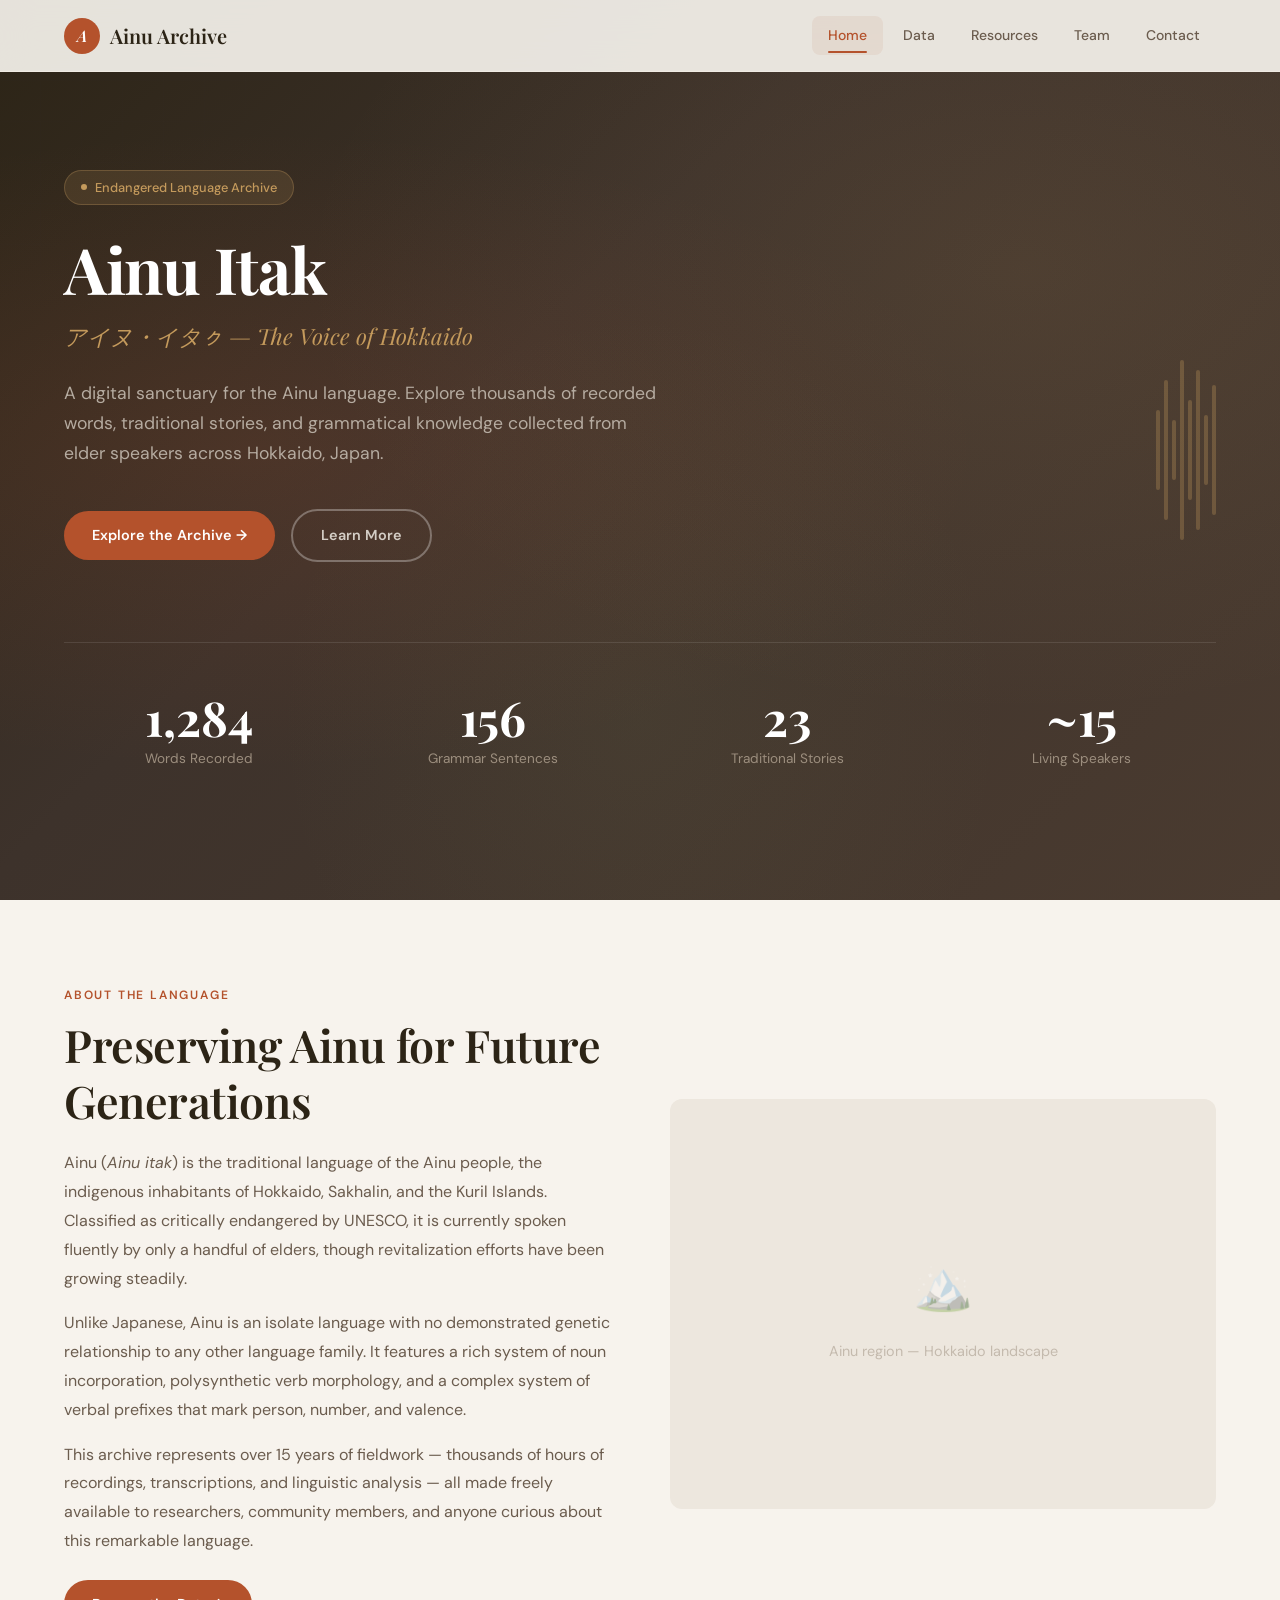
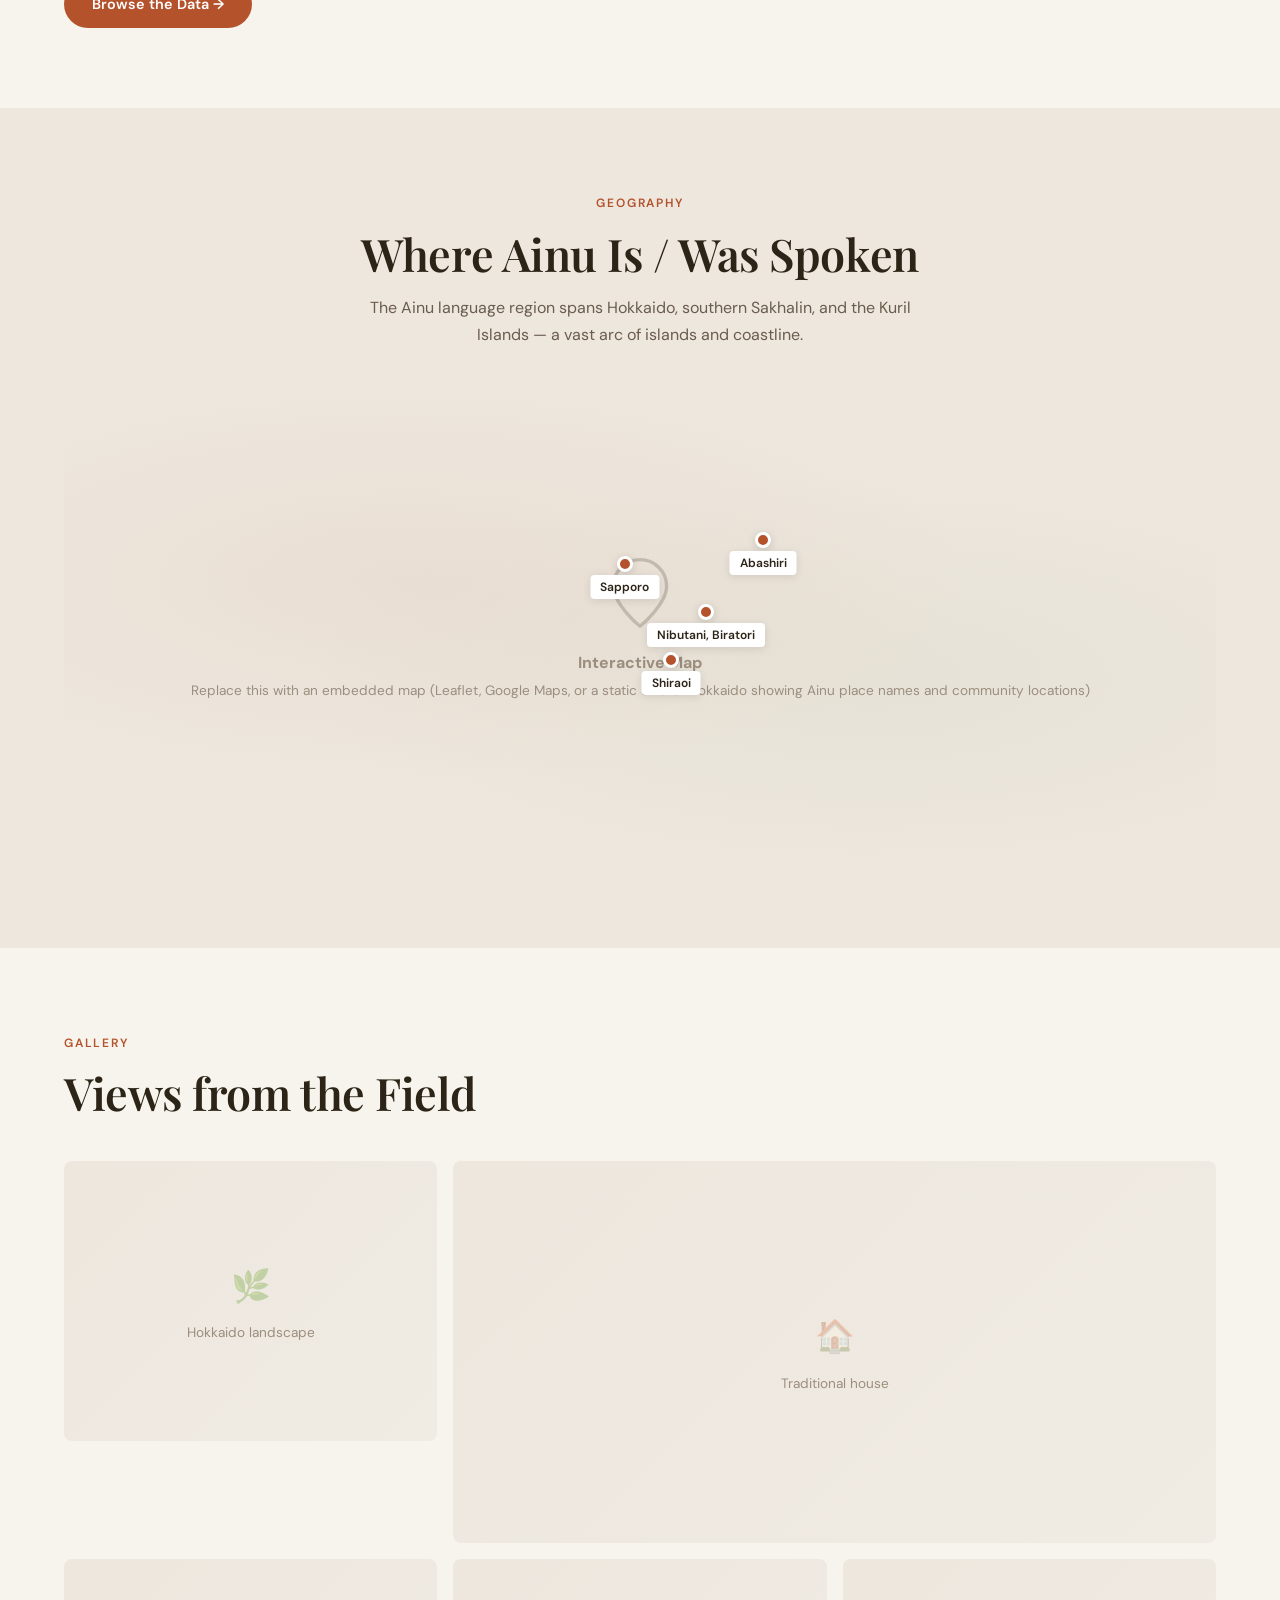
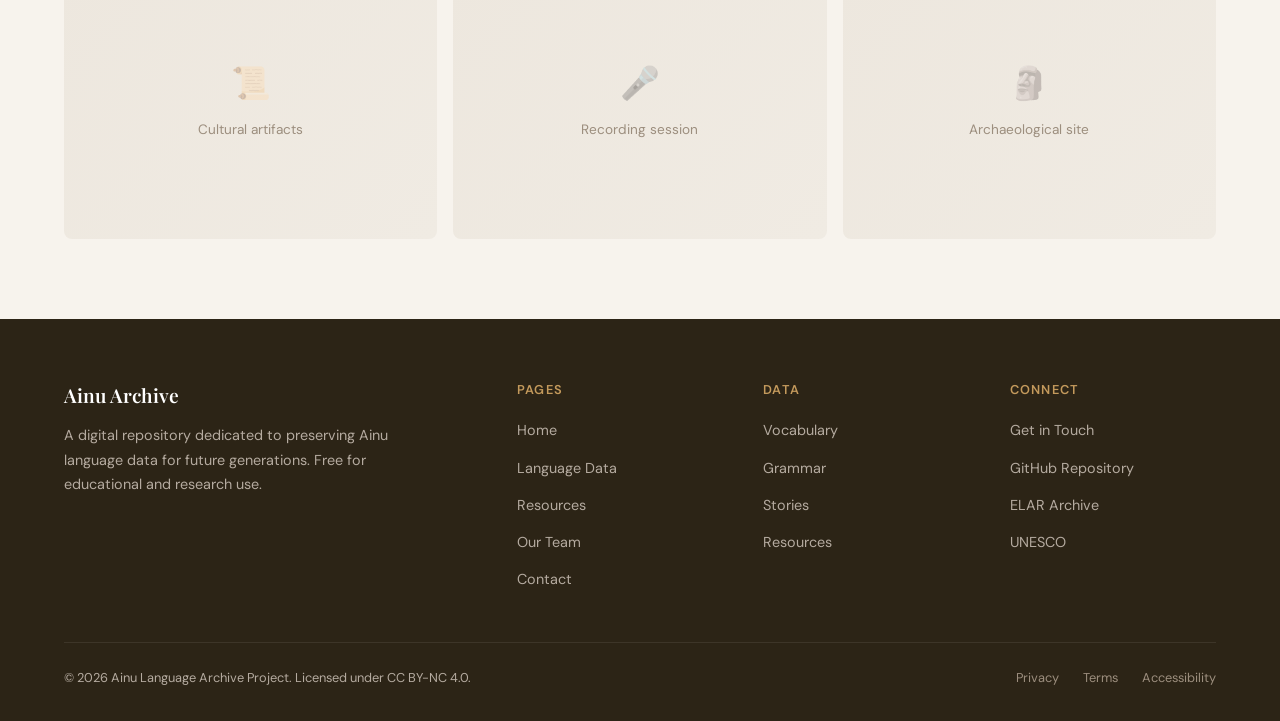
==== index.html @ e093f1e3 "Add files via upload" ====
<!DOCTYPE html>
<html lang="en">
<head>
  <meta charset="UTF-8" />
  <meta name="viewport" content="width=device-width, initial-scale=1.0" />
  <title>Ainu Language Archive — Preserving the Voice of Hokkaido</title>
  <meta name="description" content="A digital archive dedicated to documenting, preserving, and revitalizing the Ainu language — one of Japan's indigenous languages." />
  <link rel="stylesheet" href="css/style.css" />
  <link rel="icon" type="image/svg+xml" href="data:image/svg+xml,%3Csvg xmlns='http://www.w3.org/2000/svg' viewBox='0 0 36 36'%3E%3Ccircle cx='18' cy='18' r='18' fill='%23B4522C'/%3E%3Ctext x='18' y='24' text-anchor='middle' fill='white' font-size='18' font-family='serif' font-style='italic'%3EA%3C/text%3E%3C/svg%3E" />
</head>
<body>

  <!-- ========== NAVIGATION ========== -->
  <nav class="site-nav">
    <div class="nav-inner">
      <a href="index.html" class="nav-logo">
        <span class="nav-logo-icon">A</span>
        <span>Ainu Archive</span>
      </a>

      <button class="nav-hamburger" aria-label="Toggle navigation menu">
        <span></span><span></span><span></span>
      </button>

      <ul class="nav-links">
        <li><a href="index.html" class="active">Home</a></li>
        <li><a href="data.html">Data</a></li>
        <li><a href="resources.html">Resources</a></li>
        <li><a href="team.html">Team</a></li>
        <li><a href="contact.html">Contact</a></li>
      </ul>
    </div>
  </nav>

  <!-- ========== HERO ========== -->
  <section class="hero">
    <div class="hero-overlay"></div>
    <div class="hero-pattern"></div>

    <div class="hero-audio-viz" aria-hidden="true">
      <div class="hero-audio-bar"></div>
      <div class="hero-audio-bar"></div>
      <div class="hero-audio-bar"></div>
      <div class="hero-audio-bar"></div>
      <div class="hero-audio-bar"></div>
      <div class="hero-audio-bar"></div>
      <div class="hero-audio-bar"></div>
      <div class="hero-audio-bar"></div>
    </div>

    <div class="container">
      <div class="hero-content">
        <div class="hero-badge">
          <span class="hero-badge-dot"></span>
          Endangered Language Archive
        </div>

        <h1>Ainu&nbsp;Itak</h1>
        <p class="hero-subtitle">アイヌ・イタㇰ — The Voice of Hokkaido</p>

        <p class="hero-description">
          A digital sanctuary for the Ainu language. Explore thousands of
          recorded words, traditional stories, and grammatical knowledge
          collected from elder speakers across Hokkaido, Japan.
        </p>

        <div class="hero-actions">
          <a href="data.html" class="btn btn-primary">
            Explore the Archive →
          </a>
          <a href="#about" class="btn btn-outline" style="border-color: rgba(255,255,255,0.3); color: #D4CEC6;">
            Learn More
          </a>
        </div>

        <div class="hero-stats">
          <div class="hero-stat">
            <div class="hero-stat-number" data-count="1,284">1,284</div>
            <div class="hero-stat-label">Words Recorded</div>
          </div>
          <div class="hero-stat">
            <div class="hero-stat-number" data-count="156">156</div>
            <div class="hero-stat-label">Grammar Sentences</div>
          </div>
          <div class="hero-stat">
            <div class="hero-stat-number" data-count="23">23</div>
            <div class="hero-stat-label">Traditional Stories</div>
          </div>
          <div class="hero-stat">
            <div class="hero-stat-number" data-count="~15">~15</div>
            <div class="hero-stat-label">Living Speakers</div>
          </div>
        </div>
      </div>
    </div>
  </section>

  <!-- ========== ABOUT SECTION ========== -->
  <section class="section" id="about">
    <div class="container">
      <div class="about-grid">
        <div class="about-text fade-in">
          <span class="section-label">About the Language</span>
          <h2>Preserving Ainu for Future Generations</h2>
          <p>
            Ainu (<em>Ainu itak</em>) is the traditional language of the Ainu people,
            the indigenous inhabitants of Hokkaido, Sakhalin, and the Kuril Islands.
            Classified as critically endangered by UNESCO, it is currently spoken
            fluently by only a handful of elders, though revitalization efforts
            have been growing steadily.
          </p>
          <p>
            Unlike Japanese, Ainu is an isolate language with no demonstrated
            genetic relationship to any other language family. It features a rich
            system of noun incorporation, polysynthetic verb morphology, and a
            complex system of verbal prefixes that mark person, number, and
            valence.
          </p>
          <p>
            This archive represents over 15 years of fieldwork — thousands of
            hours of recordings, transcriptions, and linguistic analysis —
            all made freely available to researchers, community members, and
            anyone curious about this remarkable language.
          </p>
          <a href="data.html" class="btn btn-primary" style="margin-top: 8px;">
            Browse the Data →
          </a>
        </div>
        <div class="about-image fade-in fade-in-delay-2">
          <div class="about-image-placeholder">
            <div class="placeholder-icon">🏔️</div>
            <div class="placeholder-label">Ainu region — Hokkaido landscape</div>
          </div>
        </div>
      </div>
    </div>
  </section>

  <!-- ========== MAP SECTION ========== -->
  <section class="section section-alt">
    <div class="container">
      <div class="fade-in" style="text-align: center; margin-bottom: 40px;">
        <span class="section-label">Geography</span>
        <h2>Where Ainu Is / Was Spoken</h2>
        <p style="color: var(--color-text-secondary); max-width: 560px; margin: 12px auto 0;">
          The Ainu language region spans Hokkaido, southern Sakhalin, and the
          Kuril Islands — a vast arc of islands and coastline.
        </p>
      </div>

      <div class="map-container fade-in fade-in-delay-1">
        <div class="map-fallback">
          <svg xmlns="http://www.w3.org/2000/svg" width="80" height="80" viewBox="0 0 24 24" fill="none" stroke="currentColor" stroke-width="1" stroke-linecap="round" stroke-linejoin="round">
            <circle cx="12" cy="10" r="3"/>
            <path d="M12 2a8 8 0 0 0-8 8c0 5.4 8 12 8 12s8-6.6 8-12a8 8 0 0 0-8-8z"/>
          </svg>
          <p><strong>Interactive Map</strong><br/>
          <span style="font-size: 0.85rem;">Replace this with an embedded map (Leaflet, Google Maps, or a static SVG of Hokkaido showing Ainu place names and community locations)</span></p>

          <!-- Simulated map pins -->
          <div class="map-pin" style="top: 45%; left: 55%;" data-label="Nibutani, Biratori"></div>
          <div class="map-pin" style="top: 35%; left: 48%;" data-label="Sapporo"></div>
          <div class="map-pin" style="top: 30%; left: 60%;" data-label="Abashiri"></div>
          <div class="map-pin" style="top: 55%; left: 52%;" data-label="Shiraoi"></div>
        </div>
      </div>
    </div>
  </section>

  <!-- ========== GALLERY ========== -->
  <section class="section">
    <div class="container">
      <div class="fade-in" style="margin-bottom: 40px;">
        <span class="section-label">Gallery</span>
        <h2>Views from the Field</h2>
      </div>

      <div class="gallery-grid">
        <div class="gallery-item fade-in fade-in-delay-1">
          <div class="gallery-placeholder">
            <span class="icon">🌿</span>
            <span>Hokkaido landscape</span>
          </div>
          <div class="gallery-overlay"><span>Sarugawa Valley, Biratori</span></div>
        </div>
        <div class="gallery-item fade-in fade-in-delay-2">
          <div class="gallery-placeholder">
            <span class="icon">🏠</span>
            <span>Traditional house</span>
          </div>
          <div class="gallery-overlay"><span>Traditional cise (house) reconstruction</span></div>
        </div>
        <div class="gallery-item fade-in fade-in-delay-2">
          <div class="gallery-placeholder">
            <span class="icon">📜</span>
            <span>Cultural artifacts</span>
          </div>
          <div class="gallery-overlay"><span>Embroidered Ainu textiles</span></div>
        </div>
        <div class="gallery-item fade-in fade-in-delay-3">
          <div class="gallery-placeholder">
            <span class="icon">🎤</span>
            <span>Recording session</span>
          </div>
          <div class="gallery-overlay"><span>Field recording with elder speaker</span></div>
        </div>
        <div class="gallery-item fade-in fade-in-delay-3">
          <div class="gallery-placeholder">
            <span class="icon">🗿</span>
            <span>Archaeological site</span>
          </div>
          <div class="gallery-overlay"><span>Ainu kotan (village) site marker</span></div>
        </div>
      </div>
    </div>
  </section>

  <!-- ========== FOOTER ========== -->
  <footer class="site-footer">
    <div class="container">
      <div class="footer-grid">
        <div class="footer-brand">
          <div class="footer-logo">Ainu Archive</div>
          <p>A digital repository dedicated to preserving Ainu language data for future generations. Free for educational and research use.</p>
        </div>
        <div>
          <div class="footer-heading">Pages</div>
          <ul class="footer-links">
            <li><a href="index.html">Home</a></li>
            <li><a href="data.html">Language Data</a></li>
            <li><a href="resources.html">Resources</a></li>
            <li><a href="team.html">Our Team</a></li>
            <li><a href="contact.html">Contact</a></li>
          </ul>
        </div>
        <div>
          <div class="footer-heading">Data</div>
          <ul class="footer-links">
            <li><a href="data.html#vocabulary">Vocabulary</a></li>
            <li><a href="data.html#grammar">Grammar</a></li>
            <li><a href="data.html#stories">Stories</a></li>
            <li><a href="resources.html">Resources</a></li>
          </ul>
        </div>
        <div>
          <div class="footer-heading">Connect</div>
          <ul class="footer-links">
            <li><a href="contact.html">Get in Touch</a></li>
            <li><a href="#">GitHub Repository</a></li>
            <li><a href="#">ELAR Archive</a></li>
            <li><a href="#">UNESCO</a></li>
          </ul>
        </div>
      </div>
      <div class="footer-bottom">
        <span>&copy; <span id="copyright-year">2026</span> Ainu Language Archive Project. Licensed under CC BY-NC 4.0.</span>
        <div class="footer-bottom-links">
          <a href="#">Privacy</a>
          <a href="#">Terms</a>
          <a href="#">Accessibility</a>
        </div>
      </div>
    </div>
  </footer>

  <script src="js/main.js"></script>
</body>
</html>
---- css/style.css ----
/* =============================================
   ECHOES OF A LIVING LANGUAGE — Design System
   Endangered Language Archive
   ============================================= */

/* --- Fonts --- */
@import url('https://fonts.googleapis.com/css2?family=Playfair+Display:ital,wght@0,400;0,500;0,600;0,700;1,400;1,500&family=DM+Sans:ital,opsz,wght@0,9..40,300;0,9..40,400;0,9..40,500;0,9..40,600;0,9..40,700;1,9..40,400&family=Noto+Serif+SC:wght@400;600&display=swap');

/* --- CSS Custom Properties --- */
:root {
  --color-bg: #F7F3ED;
  --color-bg-alt: #EDE7DE;
  --color-bg-card: #FFFFFF;
  --color-bg-dark: #2C2416;
  --color-text-primary: #2C2416;
  --color-text-secondary: #6B5C4E;
  --color-text-muted: #9C8E7E;
  --color-accent: #B4522C;
  --color-accent-dark: #8A3C1C;
  --color-accent-light: #E8C8B8;
  --color-gold: #C49A5C;
  --color-gold-light: #E8D5B8;
  --color-sage: #7A8D5A;
  --color-sage-light: #D3DFC4;
  --color-border: #E2D9CC;
  --color-border-light: #F0EBE3;
  --color-overlay: rgba(44, 36, 22, 0.6);
  --color-shadow: rgba(44, 36, 22, 0.08);

  --font-display: 'Playfair Display', Georgia, 'Times New Roman', serif;
  --font-body: 'DM Sans', -apple-system, BlinkMacSystemFont, 'Segoe UI', sans-serif;

  --max-width: 1200px;
  --max-width-narrow: 880px;
  --nav-height: 72px;
  --border-radius: 12px;
  --border-radius-sm: 8px;
  --transition: 0.3s cubic-bezier(0.4, 0, 0.2, 1);
}

/* --- Reset & Base --- */
*, *::before, *::after {
  margin: 0;
  padding: 0;
  box-sizing: border-box;
}

html {
  scroll-behavior: smooth;
  font-size: 16px;
}

body {
  font-family: var(--font-body);
  color: var(--color-text-primary);
  background-color: var(--color-bg);
  line-height: 1.7;
  -webkit-font-smoothing: antialiased;
  -moz-osx-font-smoothing: grayscale;
}

img {
  max-width: 100%;
  height: auto;
  display: block;
}

a {
  color: var(--color-accent);
  text-decoration: none;
  transition: color var(--transition);
}
a:hover {
  color: var(--color-accent-dark);
}

::selection {
  background: var(--color-accent-light);
  color: var(--color-text-primary);
}

/* --- Typography --- */
h1, h2, h3, h4, h5 {
  font-family: var(--font-display);
  font-weight: 600;
  line-height: 1.25;
  color: var(--color-text-primary);
}

h1 {
  font-size: clamp(2.5rem, 6vw, 4rem);
  font-weight: 700;
  letter-spacing: -0.02em;
}

h2 {
  font-size: clamp(1.8rem, 4vw, 2.8rem);
  letter-spacing: -0.01em;
}

h3 {
  font-size: clamp(1.3rem, 2.5vw, 1.8rem);
}

.section-label {
  display: inline-block;
  font-family: var(--font-body);
  font-size: 0.75rem;
  font-weight: 600;
  letter-spacing: 0.15em;
  text-transform: uppercase;
  color: var(--color-accent);
  margin-bottom: 0.75rem;
}

/* --- Layout --- */
.container {
  width: 100%;
  max-width: var(--max-width);
  margin: 0 auto;
  padding: 0 24px;
}

.container-narrow {
  width: 100%;
  max-width: var(--max-width-narrow);
  margin: 0 auto;
  padding: 0 24px;
}

.section {
  padding: 80px 0;
}

.section-alt {
  background-color: var(--color-bg-alt);
}

.section-dark {
  background-color: var(--color-bg-dark);
  color: #D4CEC6;
}

/* === NAVIGATION === */
.site-nav {
  position: fixed;
  top: 0;
  left: 0;
  right: 0;
  height: var(--nav-height);
  background: rgba(247, 243, 237, 0.92);
  backdrop-filter: blur(16px);
  -webkit-backdrop-filter: blur(16px);
  border-bottom: 1px solid var(--color-border-light);
  z-index: 1000;
  transition: box-shadow var(--transition);
}

.site-nav.scrolled {
  box-shadow: 0 2px 24px var(--color-shadow);
}

.nav-inner {
  max-width: var(--max-width);
  margin: 0 auto;
  padding: 0 24px;
  height: 100%;
  display: flex;
  align-items: center;
  justify-content: space-between;
}

.nav-logo {
  display: flex;
  align-items: center;
  gap: 10px;
  font-family: var(--font-display);
  font-size: 1.25rem;
  font-weight: 600;
  color: var(--color-text-primary);
  text-decoration: none;
}

.nav-logo-icon {
  width: 36px;
  height: 36px;
  background: var(--color-accent);
  border-radius: 50%;
  display: flex;
  align-items: center;
  justify-content: center;
  color: white;
  font-size: 1rem;
  font-family: var(--font-display);
  font-style: italic;
}

.nav-links {
  display: flex;
  align-items: center;
  gap: 4px;
  list-style: none;
}

.nav-links a {
  display: block;
  padding: 8px 16px;
  font-size: 0.875rem;
  font-weight: 500;
  color: var(--color-text-secondary);
  border-radius: var(--border-radius-sm);
  transition: all var(--transition);
  text-decoration: none;
  position: relative;
}

.nav-links a:hover,
.nav-links a.active {
  color: var(--color-accent);
  background: rgba(180, 82, 44, 0.08);
}

.nav-links a.active::after {
  content: '';
  position: absolute;
  bottom: 2px;
  left: 16px;
  right: 16px;
  height: 2px;
  background: var(--color-accent);
  border-radius: 1px;
}

.nav-hamburger {
  display: none;
  flex-direction: column;
  gap: 5px;
  cursor: pointer;
  padding: 4px;
  background: none;
  border: none;
}

.nav-hamburger span {
  display: block;
  width: 24px;
  height: 2px;
  background: var(--color-text-primary);
  border-radius: 2px;
  transition: all var(--transition);
}

/* === BUTTONS === */
.btn {
  display: inline-flex;
  align-items: center;
  gap: 8px;
  padding: 12px 28px;
  font-family: var(--font-body);
  font-size: 0.9rem;
  font-weight: 600;
  border: none;
  border-radius: 50px;
  cursor: pointer;
  transition: all var(--transition);
  text-decoration: none;
}

.btn-primary {
  background: var(--color-accent);
  color: white;
}
.btn-primary:hover {
  background: var(--color-accent-dark);
  color: white;
  transform: translateY(-2px);
  box-shadow: 0 8px 24px rgba(180, 82, 44, 0.3);
}

.btn-outline {
  background: transparent;
  color: var(--color-accent);
  border: 2px solid var(--color-accent);
}
.btn-outline:hover {
  background: var(--color-accent);
  color: white;
  transform: translateY(-2px);
}

.btn-ghost {
  background: transparent;
  color: var(--color-text-secondary);
  padding: 8px 16px;
}
.btn-ghost:hover {
  background: rgba(44, 36, 22, 0.06);
  color: var(--color-text-primary);
}

/* === PAGE HEADER === */
.page-header {
  padding: 140px 0 60px;
  background: linear-gradient(180deg, var(--color-bg-alt) 0%, var(--color-bg) 100%);
  position: relative;
  overflow: hidden;
}

.page-header::before {
  content: '';
  position: absolute;
  top: -40%;
  right: -10%;
  width: 500px;
  height: 500px;
  background: radial-gradient(circle, rgba(180, 82, 44, 0.06) 0%, transparent 70%);
  border-radius: 50%;
  pointer-events: none;
}

.page-header h1 {
  margin-bottom: 12px;
}

.page-header p {
  font-size: 1.15rem;
  color: var(--color-text-secondary);
  max-width: 600px;
  line-height: 1.6;
}

/* === HOME PAGE === */

/* Hero */
.hero {
  position: relative;
  min-height: 100vh;
  display: flex;
  align-items: center;
  padding: 120px 0 80px;
  overflow: hidden;
  background: linear-gradient(135deg, #2C2416 0%, #3D322B 40%, #4A3B30 100%);
}

.hero-overlay {
  position: absolute;
  inset: 0;
  background:
    radial-gradient(ellipse at 20% 50%, rgba(180, 82, 44, 0.15) 0%, transparent 50%),
    radial-gradient(ellipse at 80% 30%, rgba(196, 154, 92, 0.1) 0%, transparent 50%),
    radial-gradient(ellipse at 50% 80%, rgba(122, 141, 90, 0.08) 0%, transparent 40%);
  pointer-events: none;
}

.hero-pattern {
  position: absolute;
  inset: 0;
  opacity: 0.04;
  background-image:
    repeating-linear-gradient(0deg, transparent, transparent 40px, rgba(255,255,255,0.1) 40px, rgba(255,255,255,0.1) 41px),
    repeating-linear-gradient(90deg, transparent, transparent 40px, rgba(255,255,255,0.1) 40px, rgba(255,255,255,0.1) 41px);
  pointer-events: none;
}

.hero-content {
  position: relative;
  z-index: 1;
}

.hero-badge {
  display: inline-flex;
  align-items: center;
  gap: 8px;
  padding: 6px 16px;
  background: rgba(196, 154, 92, 0.15);
  border: 1px solid rgba(196, 154, 92, 0.3);
  border-radius: 50px;
  font-size: 0.8rem;
  font-weight: 500;
  color: var(--color-gold);
  margin-bottom: 24px;
}

.hero-badge-dot {
  width: 6px;
  height: 6px;
  background: var(--color-gold);
  border-radius: 50%;
  animation: pulse-dot 2s ease-in-out infinite;
}

@keyframes pulse-dot {
  0%, 100% { opacity: 0.4; }
  50% { opacity: 1; }
}

.hero h1 {
  color: white;
  margin-bottom: 8px;
}

.hero-subtitle {
  font-family: var(--font-display);
  font-size: clamp(1.1rem, 2vw, 1.4rem);
  font-style: italic;
  color: var(--color-gold);
  margin-bottom: 24px;
}

.hero-description {
  font-size: 1.1rem;
  color: #B5ABA0;
  max-width: 600px;
  line-height: 1.7;
  margin-bottom: 40px;
}

.hero-actions {
  display: flex;
  flex-wrap: wrap;
  gap: 16px;
  align-items: center;
}

.hero-stats {
  display: grid;
  grid-template-columns: repeat(4, 1fr);
  gap: 24px;
  margin-top: 80px;
  padding-top: 48px;
  border-top: 1px solid rgba(255, 255, 255, 0.1);
}

.hero-stat {
  text-align: center;
}

.hero-stat-number {
  font-family: var(--font-display);
  font-size: clamp(2rem, 4vw, 3rem);
  font-weight: 700;
  color: white;
  line-height: 1.1;
}

.hero-stat-label {
  font-size: 0.85rem;
  color: #9C8E7E;
  margin-top: 4px;
}

/* Hero Audio visual */
.hero-audio-viz {
  position: absolute;
  right: 5%;
  top: 50%;
  transform: translateY(-50%);
  display: flex;
  gap: 4px;
  align-items: center;
  height: 200px;
  opacity: 0.3;
}

.hero-audio-bar {
  width: 4px;
  background: var(--color-gold);
  border-radius: 2px;
  animation: audio-bar 2s ease-in-out infinite;
}

.hero-audio-bar:nth-child(1) { height: 40%; animation-delay: 0s; }
.hero-audio-bar:nth-child(2) { height: 70%; animation-delay: 0.2s; }
.hero-audio-bar:nth-child(3) { height: 30%; animation-delay: 0.4s; }
.hero-audio-bar:nth-child(4) { height: 90%; animation-delay: 0.1s; }
.hero-audio-bar:nth-child(5) { height: 50%; animation-delay: 0.3s; }
.hero-audio-bar:nth-child(6) { height: 80%; animation-delay: 0.15s; }
.hero-audio-bar:nth-child(7) { height: 35%; animation-delay: 0.5s; }
.hero-audio-bar:nth-child(8) { height: 65%; animation-delay: 0.25s; }

@keyframes audio-bar {
  0%, 100% { transform: scaleY(0.6); opacity: 0.5; }
  50% { transform: scaleY(1); opacity: 1; }
}

/* About Section */
.about-grid {
  display: grid;
  grid-template-columns: 1fr 1fr;
  gap: 60px;
  align-items: center;
}

.about-text h2 {
  margin-bottom: 20px;
}

.about-text p {
  color: var(--color-text-secondary);
  margin-bottom: 16px;
  line-height: 1.8;
}

.about-image {
  position: relative;
}

.about-image-placeholder {
  width: 100%;
  aspect-ratio: 4/3;
  background: var(--color-bg-alt);
  border-radius: var(--border-radius);
  display: flex;
  flex-direction: column;
  align-items: center;
  justify-content: center;
  color: var(--color-text-muted);
  font-size: 0.9rem;
  overflow: hidden;
  position: relative;
}

.about-image-placeholder .placeholder-icon {
  font-size: 3rem;
  margin-bottom: 12px;
  opacity: 0.4;
}

.about-image-placeholder .placeholder-label {
  opacity: 0.5;
}

/* Map Section */
.map-container {
  width: 100%;
  height: 480px;
  background: var(--color-bg-alt);
  border-radius: var(--border-radius);
  overflow: hidden;
  position: relative;
}

.map-fallback {
  width: 100%;
  height: 100%;
  display: flex;
  flex-direction: column;
  align-items: center;
  justify-content: center;
  color: var(--color-text-muted);
  padding: 40px;
  text-align: center;
  position: relative;
  background:
    radial-gradient(ellipse at 30% 40%, rgba(180, 82, 44, 0.06) 0%, transparent 50%),
    radial-gradient(ellipse at 70% 60%, rgba(122, 141, 90, 0.06) 0%, transparent 50%);
}

.map-fallback svg {
  width: 80px;
  height: 80px;
  opacity: 0.2;
  margin-bottom: 16px;
  color: var(--color-text-primary);
}

.map-pin {
  position: absolute;
  width: 16px;
  height: 16px;
  background: var(--color-accent);
  border: 3px solid white;
  border-radius: 50%;
  box-shadow: 0 2px 8px rgba(0,0,0,0.15);
  animation: map-pin-pulse 2s ease-in-out infinite;
}

.map-pin::after {
  content: attr(data-label);
  position: absolute;
  top: 100%;
  left: 50%;
  transform: translateX(-50%);
  margin-top: 6px;
  white-space: nowrap;
  font-size: 0.75rem;
  font-weight: 600;
  color: var(--color-text-primary);
  background: white;
  padding: 2px 10px;
  border-radius: 4px;
  box-shadow: 0 2px 8px rgba(0,0,0,0.1);
}

@keyframes map-pin-pulse {
  0%, 100% { box-shadow: 0 2px 8px rgba(0,0,0,0.15); }
  50% { box-shadow: 0 2px 16px rgba(180, 82, 44, 0.5); }
}

/* Photo Gallery */
.gallery-grid {
  display: grid;
  grid-template-columns: repeat(3, 1fr);
  gap: 16px;
}

.gallery-item {
  aspect-ratio: 4/3;
  background: var(--color-bg-alt);
  border-radius: var(--border-radius-sm);
  overflow: hidden;
  position: relative;
  cursor: pointer;
  transition: transform var(--transition);
}

.gallery-item:hover {
  transform: scale(1.02);
}

.gallery-item:nth-child(2) {
  grid-column: span 2;
  aspect-ratio: 2/1;
}

.gallery-placeholder {
  width: 100%;
  height: 100%;
  display: flex;
  flex-direction: column;
  align-items: center;
  justify-content: center;
  color: var(--color-text-muted);
  font-size: 0.85rem;
  gap: 8px;
  background: linear-gradient(135deg, var(--color-bg-alt), var(--color-border-light));
}

.gallery-placeholder .icon {
  font-size: 2rem;
  opacity: 0.3;
}

.gallery-overlay {
  position: absolute;
  inset: 0;
  background: linear-gradient(0deg, rgba(44,36,22,0.6) 0%, transparent 50%);
  display: flex;
  align-items: flex-end;
  padding: 16px;
  opacity: 0;
  transition: opacity var(--transition);
}

.gallery-item:hover .gallery-overlay {
  opacity: 1;
}

.gallery-overlay span {
  color: white;
  font-size: 0.85rem;
  font-weight: 500;
}

/* === DATA PAGE === */

/* Tab Navigation */
.tab-nav {
  display: flex;
  gap: 0;
  border-bottom: 2px solid var(--color-border);
  margin-bottom: 40px;
}

.tab-btn {
  padding: 14px 28px;
  font-family: var(--font-body);
  font-size: 0.9rem;
  font-weight: 600;
  color: var(--color-text-muted);
  background: none;
  border: none;
  cursor: pointer;
  position: relative;
  transition: all var(--transition);
}

.tab-btn:hover {
  color: var(--color-text-secondary);
}

.tab-btn.active {
  color: var(--color-accent);
}

.tab-btn.active::after {
  content: '';
  position: absolute;
  bottom: -2px;
  left: 28px;
  right: 28px;
  height: 2px;
  background: var(--color-accent);
  border-radius: 1px;
}

.tab-content {
  display: none;
}

.tab-content.active {
  display: block;
  animation: fadeIn 0.4s ease;
}

/* Search Bar */
.search-bar {
  position: relative;
  margin-bottom: 32px;
}

.search-bar input {
  width: 100%;
  padding: 14px 20px 14px 48px;
  font-family: var(--font-body);
  font-size: 0.95rem;
  color: var(--color-text-primary);
  background: white;
  border: 2px solid var(--color-border);
  border-radius: var(--border-radius);
  outline: none;
  transition: border-color var(--transition);
}

.search-bar input:focus {
  border-color: var(--color-accent);
}

.search-bar .search-icon {
  position: absolute;
  left: 16px;
  top: 50%;
  transform: translateY(-50%);
  color: var(--color-text-muted);
  font-size: 1.1rem;
  pointer-events: none;
}

/* Vocabulary Cards */
.vocab-grid {
  display: grid;
  grid-template-columns: repeat(auto-fill, minmax(280px, 1fr));
  gap: 12px;
}

.vocab-card {
  display: flex;
  align-items: center;
  gap: 16px;
  padding: 16px 20px;
  background: var(--color-bg-card);
  border: 1px solid var(--color-border-light);
  border-radius: var(--border-radius);
  transition: all var(--transition);
  cursor: pointer;
}

.vocab-card:hover {
  border-color: var(--color-accent-light);
  box-shadow: 0 4px 16px var(--color-shadow);
  transform: translateY(-2px);
}

.vocab-audio-btn {
  width: 40px;
  height: 40px;
  flex-shrink: 0;
  border-radius: 50%;
  border: none;
  background: var(--color-bg-alt);
  color: var(--color-accent);
  font-size: 1rem;
  cursor: pointer;
  display: flex;
  align-items: center;
  justify-content: center;
  transition: all var(--transition);
}

.vocab-audio-btn:hover {
  background: var(--color-accent);
  color: white;
}

.vocab-audio-btn.playing {
  background: var(--color-accent);
  color: white;
  animation: audio-btn-glow 0.8s ease-in-out infinite;
}

@keyframes audio-btn-glow {
  0%, 100% { box-shadow: 0 0 0 0 rgba(180, 82, 44, 0.4); }
  50% { box-shadow: 0 0 0 8px rgba(180, 82, 44, 0); }
}

.vocab-word {
  font-size: 1.15rem;
  font-weight: 600;
  color: var(--color-text-primary);
  line-height: 1.3;
}

.vocab-ipa {
  font-size: 0.85rem;
  color: var(--color-text-muted);
  font-family: 'Times New Roman', serif;
}

.vocab-translation {
  font-size: 0.9rem;
  color: var(--color-text-secondary);
}

.vocab-info {
  flex: 1;
  min-width: 0;
}

.vocab-info-top {
  display: flex;
  align-items: baseline;
  gap: 12px;
  margin-bottom: 2px;
}

/* Grammar Sentence Cards */
.sentence-card {
  padding: 24px;
  background: var(--color-bg-card);
  border: 1px solid var(--color-border-light);
  border-radius: var(--border-radius);
  margin-bottom: 16px;
  transition: all var(--transition);
}

.sentence-card:hover {
  border-color: var(--color-border);
  box-shadow: 0 4px 16px var(--color-shadow);
}

.sentence-line {
  font-family: var(--font-display);
  font-size: 1.1rem;
  color: var(--color-text-primary);
  margin-bottom: 4px;
  font-style: italic;
}

.sentence-gloss {
  font-size: 0.9rem;
  color: var(--color-text-secondary);
  word-spacing: 0.15em;
  margin-bottom: 4px;
}

.sentence-gloss em {
  font-style: normal;
  color: var(--color-text-muted);
  font-size: 0.8rem;
}

.sentence-translation {
  font-size: 0.95rem;
  color: var(--color-text-secondary);
  padding-top: 8px;
  border-top: 1px solid var(--color-border-light);
}

.sentence-audio-btn {
  display: inline-flex;
  align-items: center;
  gap: 8px;
  padding: 6px 16px;
  margin-bottom: 12px;
  font-size: 0.8rem;
  font-weight: 500;
  color: var(--color-accent);
  background: rgba(180, 82, 44, 0.08);
  border: none;
  border-radius: 50px;
  cursor: pointer;
  transition: all var(--transition);
}

.sentence-audio-btn:hover {
  background: var(--color-accent);
  color: white;
}

/* Story Cards */
.story-card {
  background: var(--color-bg-card);
  border: 1px solid var(--color-border-light);
  border-radius: var(--border-radius);
  overflow: hidden;
  margin-bottom: 24px;
  transition: all var(--transition);
}

.story-card:hover {
  box-shadow: 0 4px 24px var(--color-shadow);
}

.story-header {
  padding: 24px 24px 16px;
  display: flex;
  align-items: flex-start;
  justify-content: space-between;
  gap: 16px;
}

.story-title {
  font-family: var(--font-display);
  font-size: 1.25rem;
  font-weight: 600;
}

.story-meta {
  font-size: 0.8rem;
  color: var(--color-text-muted);
}

.story-body {
  padding: 0 24px 24px;
}

.story-ipa {
  font-size: 0.95rem;
  color: var(--color-text-primary);
  line-height: 1.8;
  margin-bottom: 12px;
}

.story-translation {
  font-size: 0.9rem;
  color: var(--color-text-secondary);
  line-height: 1.7;
}

.story-audio-row {
  display: flex;
  gap: 8px;
  align-items: center;
  padding: 12px 24px;
  background: var(--color-bg-alt);
}

.story-audio-row .play-btn {
  width: 32px;
  height: 32px;
  border-radius: 50%;
  border: none;
  background: var(--color-accent);
  color: white;
  font-size: 0.75rem;
  cursor: pointer;
  display: flex;
  align-items: center;
  justify-content: center;
  transition: all var(--transition);
}

.story-audio-row .play-btn:hover {
  transform: scale(1.1);
}

.story-audio-progress {
  flex: 1;
  height: 4px;
  background: var(--color-border);
  border-radius: 2px;
  overflow: hidden;
}

.story-audio-progress-bar {
  height: 100%;
  background: var(--color-accent);
  border-radius: 2px;
  width: 0%;
  transition: width 0.1s linear;
}

.story-audio-time {
  font-size: 0.75rem;
  color: var(--color-text-muted);
  min-width: 36px;
  text-align: right;
}

/* === RESOURCES PAGE === */
.resources-grid {
  display: grid;
  grid-template-columns: repeat(auto-fill, minmax(300px, 1fr));
  gap: 24px;
}

.resource-card {
  background: var(--color-bg-card);
  border: 1px solid var(--color-border-light);
  border-radius: var(--border-radius);
  padding: 32px 28px;
  transition: all var(--transition);
}

.resource-card:hover {
  border-color: var(--color-border);
  box-shadow: 0 4px 20px var(--color-shadow);
  transform: translateY(-3px);
}

.resource-icon {
  width: 48px;
  height: 48px;
  border-radius: var(--border-radius-sm);
  background: var(--color-bg-alt);
  display: flex;
  align-items: center;
  justify-content: center;
  font-size: 1.3rem;
  margin-bottom: 16px;
  color: var(--color-accent);
}

.resource-card h3 {
  margin-bottom: 8px;
  font-size: 1.15rem;
}

.resource-card p {
  color: var(--color-text-secondary);
  font-size: 0.9rem;
  line-height: 1.6;
  margin-bottom: 16px;
}

.resource-tag {
  display: inline-block;
  padding: 4px 12px;
  font-size: 0.75rem;
  font-weight: 500;
  background: var(--color-sage-light);
  color: var(--color-sage);
  border-radius: 50px;
}

/* === TEAM PAGE === */
.team-grid {
  display: grid;
  grid-template-columns: repeat(auto-fill, minmax(260px, 1fr));
  gap: 32px;
}

.team-card {
  text-align: center;
  padding: 32px 24px 28px;
  background: var(--color-bg-card);
  border: 1px solid var(--color-border-light);
  border-radius: var(--border-radius);
  transition: all var(--transition);
}

.team-card:hover {
  border-color: var(--color-border);
  box-shadow: 0 8px 28px var(--color-shadow);
  transform: translateY(-4px);
}

.team-avatar {
  width: 96px;
  height: 96px;
  border-radius: 50%;
  background: var(--color-bg-alt);
  margin: 0 auto 20px;
  display: flex;
  align-items: center;
  justify-content: center;
  font-size: 2.5rem;
  color: var(--color-text-muted);
  overflow: hidden;
}

.team-name {
  font-family: var(--font-display);
  font-size: 1.15rem;
  font-weight: 600;
  margin-bottom: 4px;
}

.team-role {
  font-size: 0.85rem;
  color: var(--color-accent);
  font-weight: 500;
  margin-bottom: 12px;
}

.team-bio {
  font-size: 0.85rem;
  color: var(--color-text-secondary);
  line-height: 1.6;
}

/* === CONTACT PAGE === */
.contact-grid {
  display: grid;
  grid-template-columns: 1fr 1fr;
  gap: 48px;
  align-items: start;
}

.contact-form {
  display: flex;
  flex-direction: column;
  gap: 20px;
}

.form-group {
  display: flex;
  flex-direction: column;
  gap: 6px;
}

.form-group label {
  font-size: 0.85rem;
  font-weight: 600;
  color: var(--color-text-secondary);
}

.form-group input,
.form-group textarea,
.form-group select {
  padding: 12px 16px;
  font-family: var(--font-body);
  font-size: 0.95rem;
  color: var(--color-text-primary);
  background: white;
  border: 2px solid var(--color-border);
  border-radius: var(--border-radius-sm);
  outline: none;
  transition: border-color var(--transition);
}

.form-group input:focus,
.form-group textarea:focus {
  border-color: var(--color-accent);
}

.form-group textarea {
  min-height: 140px;
  resize: vertical;
}

.contact-info {
  display: flex;
  flex-direction: column;
  gap: 24px;
}

.contact-item {
  display: flex;
  gap: 16px;
  align-items: flex-start;
}

.contact-item-icon {
  width: 44px;
  height: 44px;
  flex-shrink: 0;
  background: var(--color-bg-alt);
  border-radius: var(--border-radius-sm);
  display: flex;
  align-items: center;
  justify-content: center;
  font-size: 1.1rem;
  color: var(--color-accent);
}

.contact-item h4 {
  font-family: var(--font-body);
  font-size: 0.9rem;
  font-weight: 600;
  margin-bottom: 2px;
}

.contact-item p {
  font-size: 0.9rem;
  color: var(--color-text-secondary);
}

/* === FOOTER === */
.site-footer {
  background: var(--color-bg-dark);
  color: #B5ABA0;
  padding: 60px 0 32px;
}

.footer-grid {
  display: grid;
  grid-template-columns: 2fr 1fr 1fr 1fr;
  gap: 40px;
  margin-bottom: 40px;
}

.footer-brand p {
  font-size: 0.9rem;
  line-height: 1.7;
  margin-top: 12px;
  max-width: 360px;
}

.footer-logo {
  font-family: var(--font-display);
  font-size: 1.2rem;
  font-weight: 600;
  color: white;
}

.footer-heading {
  font-family: var(--font-body);
  font-size: 0.8rem;
  font-weight: 600;
  letter-spacing: 0.1em;
  text-transform: uppercase;
  color: var(--color-gold);
  margin-bottom: 16px;
}

.footer-links {
  list-style: none;
}

.footer-links li {
  margin-bottom: 10px;
}

.footer-links a {
  font-size: 0.9rem;
  color: #B5ABA0;
  transition: color var(--transition);
}

.footer-links a:hover {
  color: var(--color-gold);
}

.footer-bottom {
  padding-top: 24px;
  border-top: 1px solid rgba(255, 255, 255, 0.08);
  display: flex;
  justify-content: space-between;
  align-items: center;
  font-size: 0.8rem;
}

.footer-bottom-links {
  display: flex;
  gap: 24px;
}

.footer-bottom-links a {
  color: #9C8E7E;
  font-size: 0.8rem;
}

.footer-bottom-links a:hover {
  color: var(--color-gold);
}

/* === ANIMATIONS === */
@keyframes fadeIn {
  from { opacity: 0; transform: translateY(12px); }
  to { opacity: 1; transform: translateY(0); }
}

@keyframes fadeInUp {
  from { opacity: 0; transform: translateY(30px); }
  to { opacity: 1; transform: translateY(0); }
}

.fade-in {
  opacity: 0;
  transform: translateY(20px);
  transition: opacity 0.6s ease, transform 0.6s ease;
}

.fade-in.visible {
  opacity: 1;
  transform: translateY(0);
}

.fade-in-delay-1 { transition-delay: 0.1s; }
.fade-in-delay-2 { transition-delay: 0.2s; }
.fade-in-delay-3 { transition-delay: 0.3s; }
.fade-in-delay-4 { transition-delay: 0.4s; }

/* === IPA SPECIAL STYLING === */
.ipa {
  font-family: 'Times New Roman', 'Charis SIL', 'Doulos SIL', serif;
  font-style: italic;
  letter-spacing: 0.02em;
}

/* === GLOSS ABBREVIATIONS === */
.gloss-abbr {
  cursor: help;
  border-bottom: 1px dotted var(--color-border);
}

/* === RESPONSIVE === */
@media (max-width: 1024px) {
  .about-grid {
    grid-template-columns: 1fr;
    gap: 40px;
  }

  .footer-grid {
    grid-template-columns: 1fr 1fr;
  }

  .contact-grid {
    grid-template-columns: 1fr;
  }

  .hero-stats {
    grid-template-columns: repeat(2, 1fr);
    gap: 32px;
  }
}

@media (max-width: 768px) {
  :root {
    --nav-height: 64px;
  }

  .nav-links {
    position: fixed;
    top: var(--nav-height);
    left: 0;
    right: 0;
    background: rgba(247, 243, 237, 0.98);
    backdrop-filter: blur(16px);
    flex-direction: column;
    padding: 16px;
    gap: 4px;
    border-bottom: 1px solid var(--color-border-light);
    transform: translateY(-100%);
    opacity: 0;
    pointer-events: none;
    transition: all var(--transition);
  }

  .nav-links.open {
    transform: translateY(0);
    opacity: 1;
    pointer-events: all;
  }

  .nav-links a {
    width: 100%;
    padding: 12px 16px;
  }

  .nav-links a.active::after {
    display: none;
  }

  .nav-hamburger {
    display: flex;
  }

  .gallery-grid {
    grid-template-columns: 1fr 1fr;
  }

  .gallery-item:nth-child(2) {
    grid-column: span 2;
  }

  .hero-stats {
    grid-template-columns: repeat(2, 1fr);
    gap: 24px;
    margin-top: 48px;
  }

  .section {
    padding: 56px 0;
  }

  .page-header {
    padding: 100px 0 40px;
  }

  .footer-grid {
    grid-template-columns: 1fr;
    gap: 32px;
  }

  .footer-bottom {
    flex-direction: column;
    gap: 12px;
    text-align: center;
  }

  .resources-grid {
    grid-template-columns: 1fr;
  }

  .team-grid {
    grid-template-columns: repeat(2, 1fr);
    gap: 16px;
  }

  .hero-audio-viz {
    display: none;
  }
}

@media (max-width: 480px) {
  .team-grid {
    grid-template-columns: 1fr;
  }

  .gallery-grid {
    grid-template-columns: 1fr;
  }

  .gallery-item:nth-child(2) {
    grid-column: auto;
    aspect-ratio: 4/3;
  }

  .vocab-grid {
    grid-template-columns: 1fr;
  }

  .tab-btn {
    padding: 10px 16px;
    font-size: 0.8rem;
  }
}
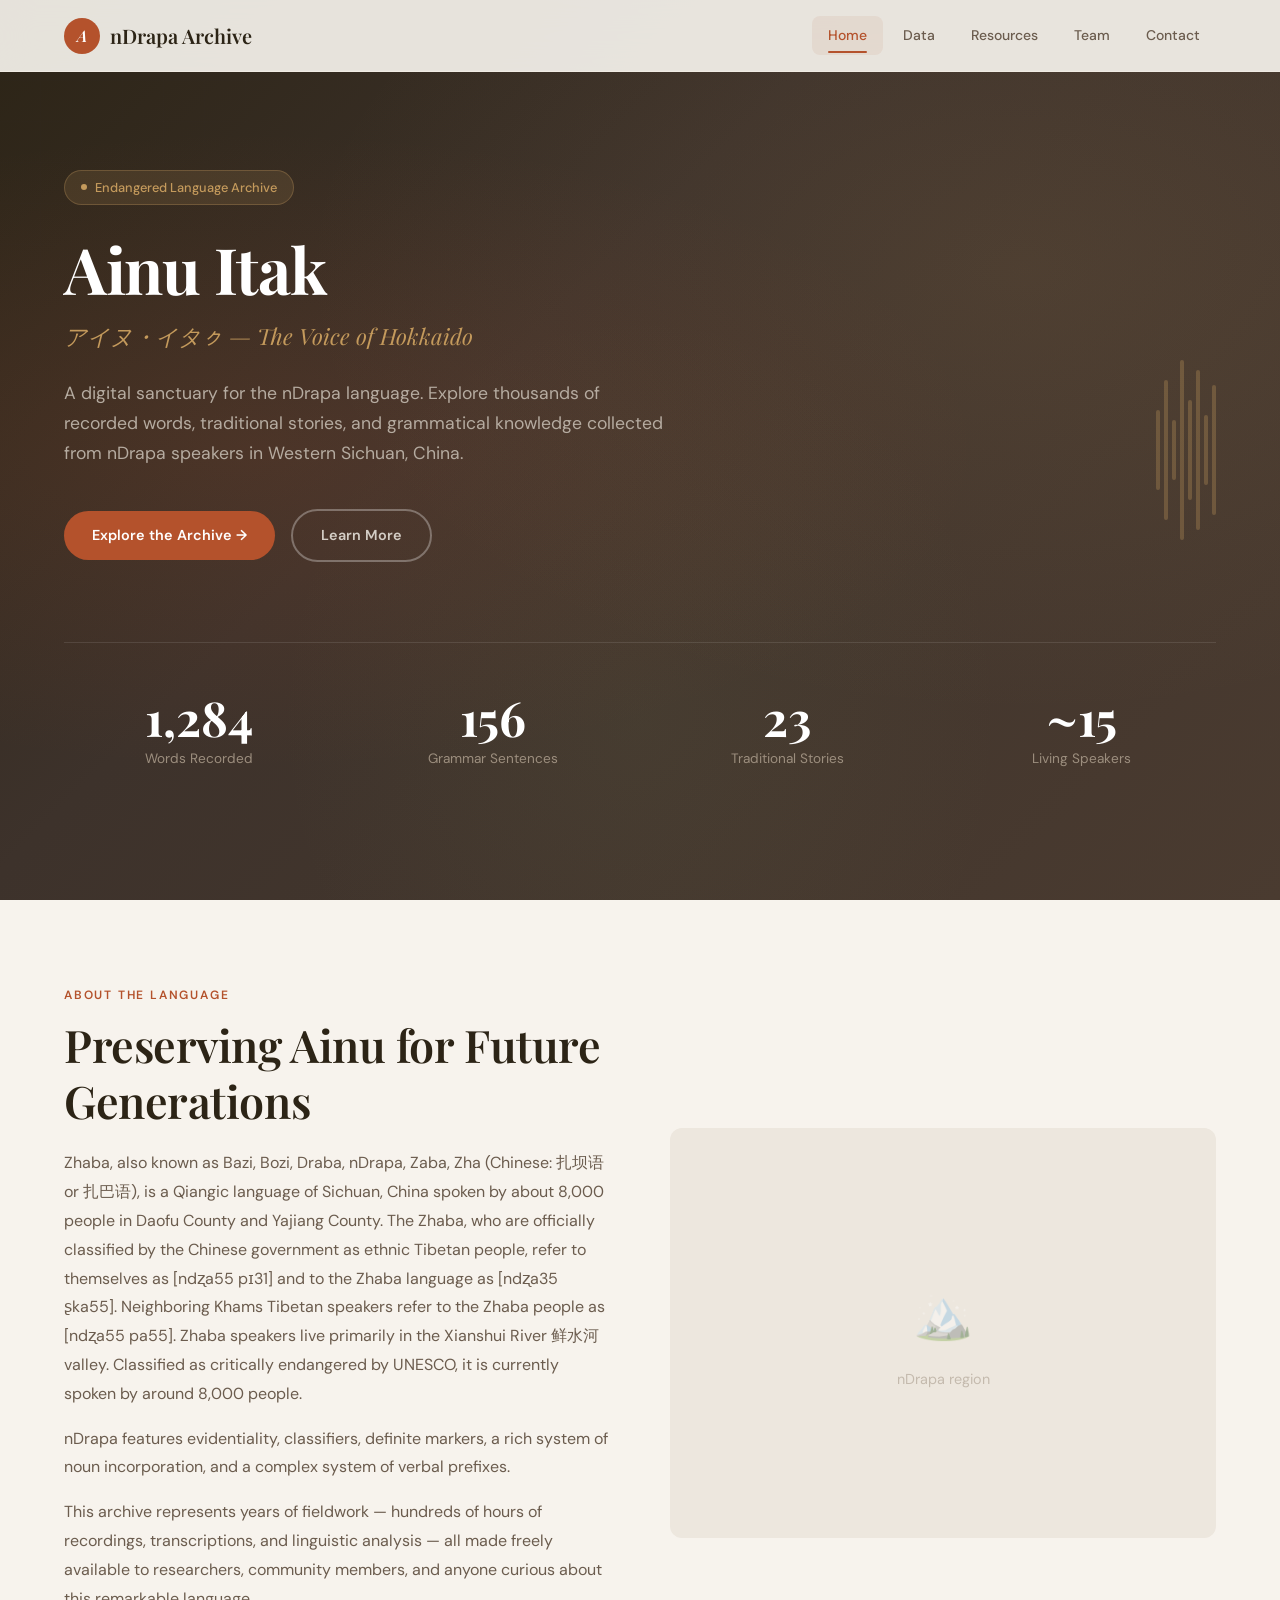
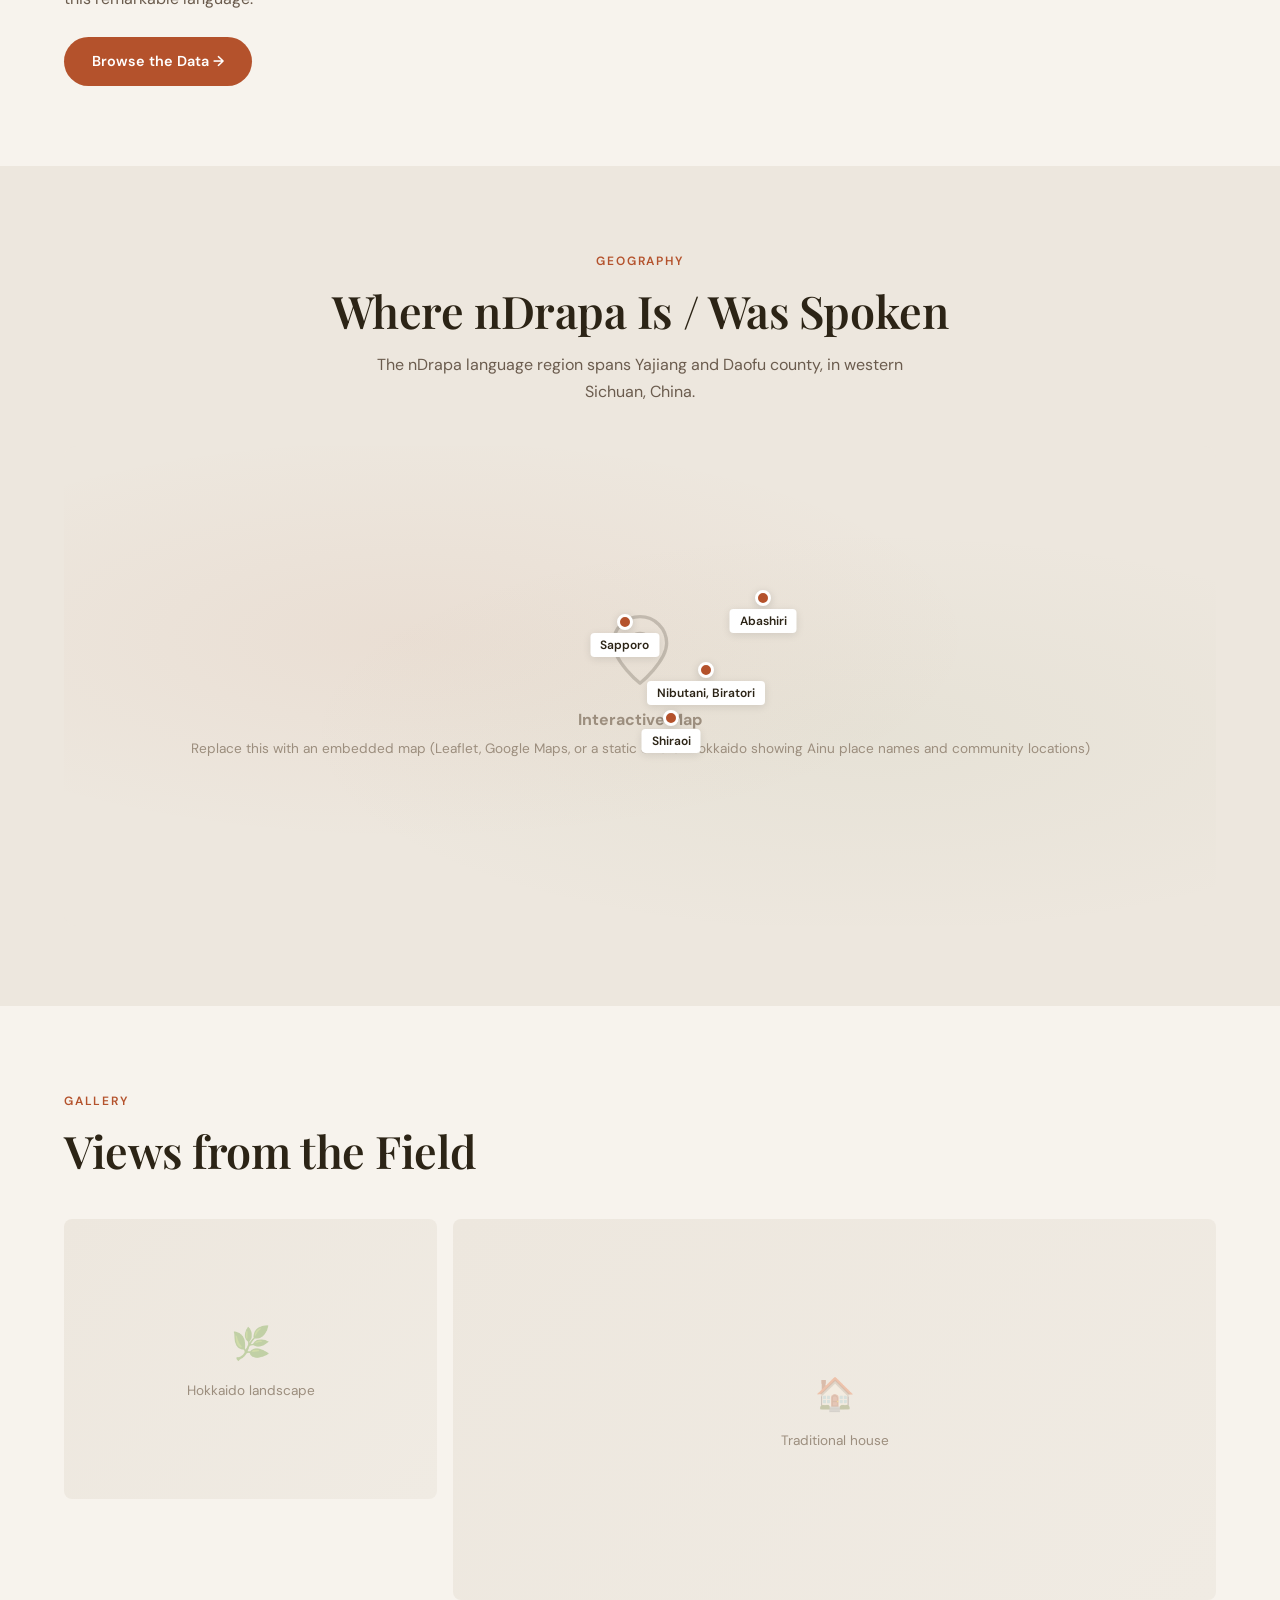
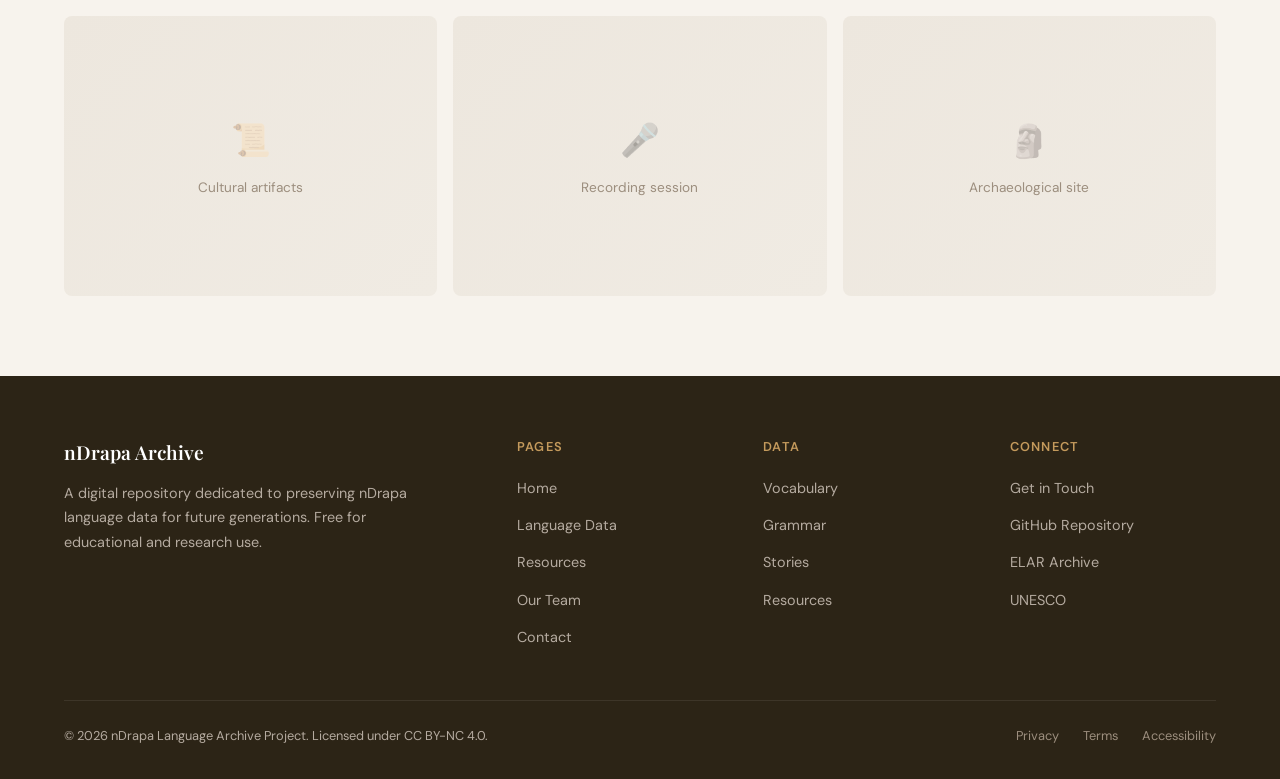
==== commit c6be98a4: "Update index.html" ====
--- a/index.html
+++ b/index.html
@@ -3,8 +3,8 @@
 <head>
   <meta charset="UTF-8" />
   <meta name="viewport" content="width=device-width, initial-scale=1.0" />
-  <title>Ainu Language Archive — Preserving the Voice of Hokkaido</title>
-  <meta name="description" content="A digital archive dedicated to documenting, preserving, and revitalizing the Ainu language — one of Japan's indigenous languages." />
+  <title>nDrapa Language Archive — Preserving the Voice of nDrapa people</title>
+  <meta name="description" content="A digital archive dedicated to documenting, preserving, and revitalizing the nDrapa language — one of China's indigenous languages." />
   <link rel="stylesheet" href="css/style.css" />
   <link rel="icon" type="image/svg+xml" href="data:image/svg+xml,%3Csvg xmlns='http://www.w3.org/2000/svg' viewBox='0 0 36 36'%3E%3Ccircle cx='18' cy='18' r='18' fill='%23B4522C'/%3E%3Ctext x='18' y='24' text-anchor='middle' fill='white' font-size='18' font-family='serif' font-style='italic'%3EA%3C/text%3E%3C/svg%3E" />
 </head>
@@ -15,7 +15,7 @@
     <div class="nav-inner">
       <a href="index.html" class="nav-logo">
         <span class="nav-logo-icon">A</span>
-        <span>Ainu Archive</span>
+        <span>nDrapa Archive</span>
       </a>
 
       <button class="nav-hamburger" aria-label="Toggle navigation menu">
@@ -59,9 +59,9 @@
         <p class="hero-subtitle">アイヌ・イタㇰ — The Voice of Hokkaido</p>
 
         <p class="hero-description">
-          A digital sanctuary for the Ainu language. Explore thousands of
+          A digital sanctuary for the nDrapa language. Explore thousands of
           recorded words, traditional stories, and grammatical knowledge
-          collected from elder speakers across Hokkaido, Japan.
+          collected from nDrapa speakers in Western Sichuan, China.
         </p>
 
         <div class="hero-actions">
@@ -103,21 +103,17 @@
           <span class="section-label">About the Language</span>
           <h2>Preserving Ainu for Future Generations</h2>
           <p>
-            Ainu (<em>Ainu itak</em>) is the traditional language of the Ainu people,
-            the indigenous inhabitants of Hokkaido, Sakhalin, and the Kuril Islands.
+            Zhaba, also known as Bazi, Bozi, Draba, nDrapa, Zaba, Zha (Chinese: 扎坝语 or 扎巴语), is a Qiangic language of Sichuan, China spoken by about 8,000 people in Daofu County and Yajiang County. The Zhaba, who are officially classified by the Chinese government as ethnic Tibetan people, refer to themselves as [ndʐa55 pɪ31] and to the Zhaba language as [ndʐa35 ʂka55]. Neighboring Khams Tibetan speakers refer to the Zhaba people as [ndʐa55 pa55]. Zhaba speakers live primarily in the Xianshui River 鲜水河 valley.
             Classified as critically endangered by UNESCO, it is currently spoken
-            fluently by only a handful of elders, though revitalization efforts
-            have been growing steadily.
+            by around 8,000 people.
           </p>
           <p>
-            Unlike Japanese, Ainu is an isolate language with no demonstrated
-            genetic relationship to any other language family. It features a rich
-            system of noun incorporation, polysynthetic verb morphology, and a
-            complex system of verbal prefixes that mark person, number, and
-            valence.
+            nDrapa features evidentiality, classifiers, definite markers, a rich
+            system of noun incorporation, and a
+            complex system of verbal prefixes.
           </p>
           <p>
-            This archive represents over 15 years of fieldwork — thousands of
+            This archive represents years of fieldwork — hundreds of
             hours of recordings, transcriptions, and linguistic analysis —
             all made freely available to researchers, community members, and
             anyone curious about this remarkable language.
@@ -129,7 +125,7 @@
         <div class="about-image fade-in fade-in-delay-2">
           <div class="about-image-placeholder">
             <div class="placeholder-icon">🏔️</div>
-            <div class="placeholder-label">Ainu region — Hokkaido landscape</div>
+            <div class="placeholder-label">nDrapa region</div>
           </div>
         </div>
       </div>
@@ -141,10 +137,9 @@
     <div class="container">
       <div class="fade-in" style="text-align: center; margin-bottom: 40px;">
         <span class="section-label">Geography</span>
-        <h2>Where Ainu Is / Was Spoken</h2>
+        <h2>Where nDrapa Is / Was Spoken</h2>
         <p style="color: var(--color-text-secondary); max-width: 560px; margin: 12px auto 0;">
-          The Ainu language region spans Hokkaido, southern Sakhalin, and the
-          Kuril Islands — a vast arc of islands and coastline.
+          The nDrapa language region spans Yajiang and Daofu county, in western Sichuan, China.
         </p>
       </div>
 
@@ -220,8 +215,8 @@
     <div class="container">
       <div class="footer-grid">
         <div class="footer-brand">
-          <div class="footer-logo">Ainu Archive</div>
-          <p>A digital repository dedicated to preserving Ainu language data for future generations. Free for educational and research use.</p>
+          <div class="footer-logo">nDrapa Archive</div>
+          <p>A digital repository dedicated to preserving nDrapa language data for future generations. Free for educational and research use.</p>
         </div>
         <div>
           <div class="footer-heading">Pages</div>
@@ -253,7 +248,7 @@
         </div>
       </div>
       <div class="footer-bottom">
-        <span>&copy; <span id="copyright-year">2026</span> Ainu Language Archive Project. Licensed under CC BY-NC 4.0.</span>
+        <span>&copy; <span id="copyright-year">2026</span> nDrapa Language Archive Project. Licensed under CC BY-NC 4.0.</span>
         <div class="footer-bottom-links">
           <a href="#">Privacy</a>
           <a href="#">Terms</a>
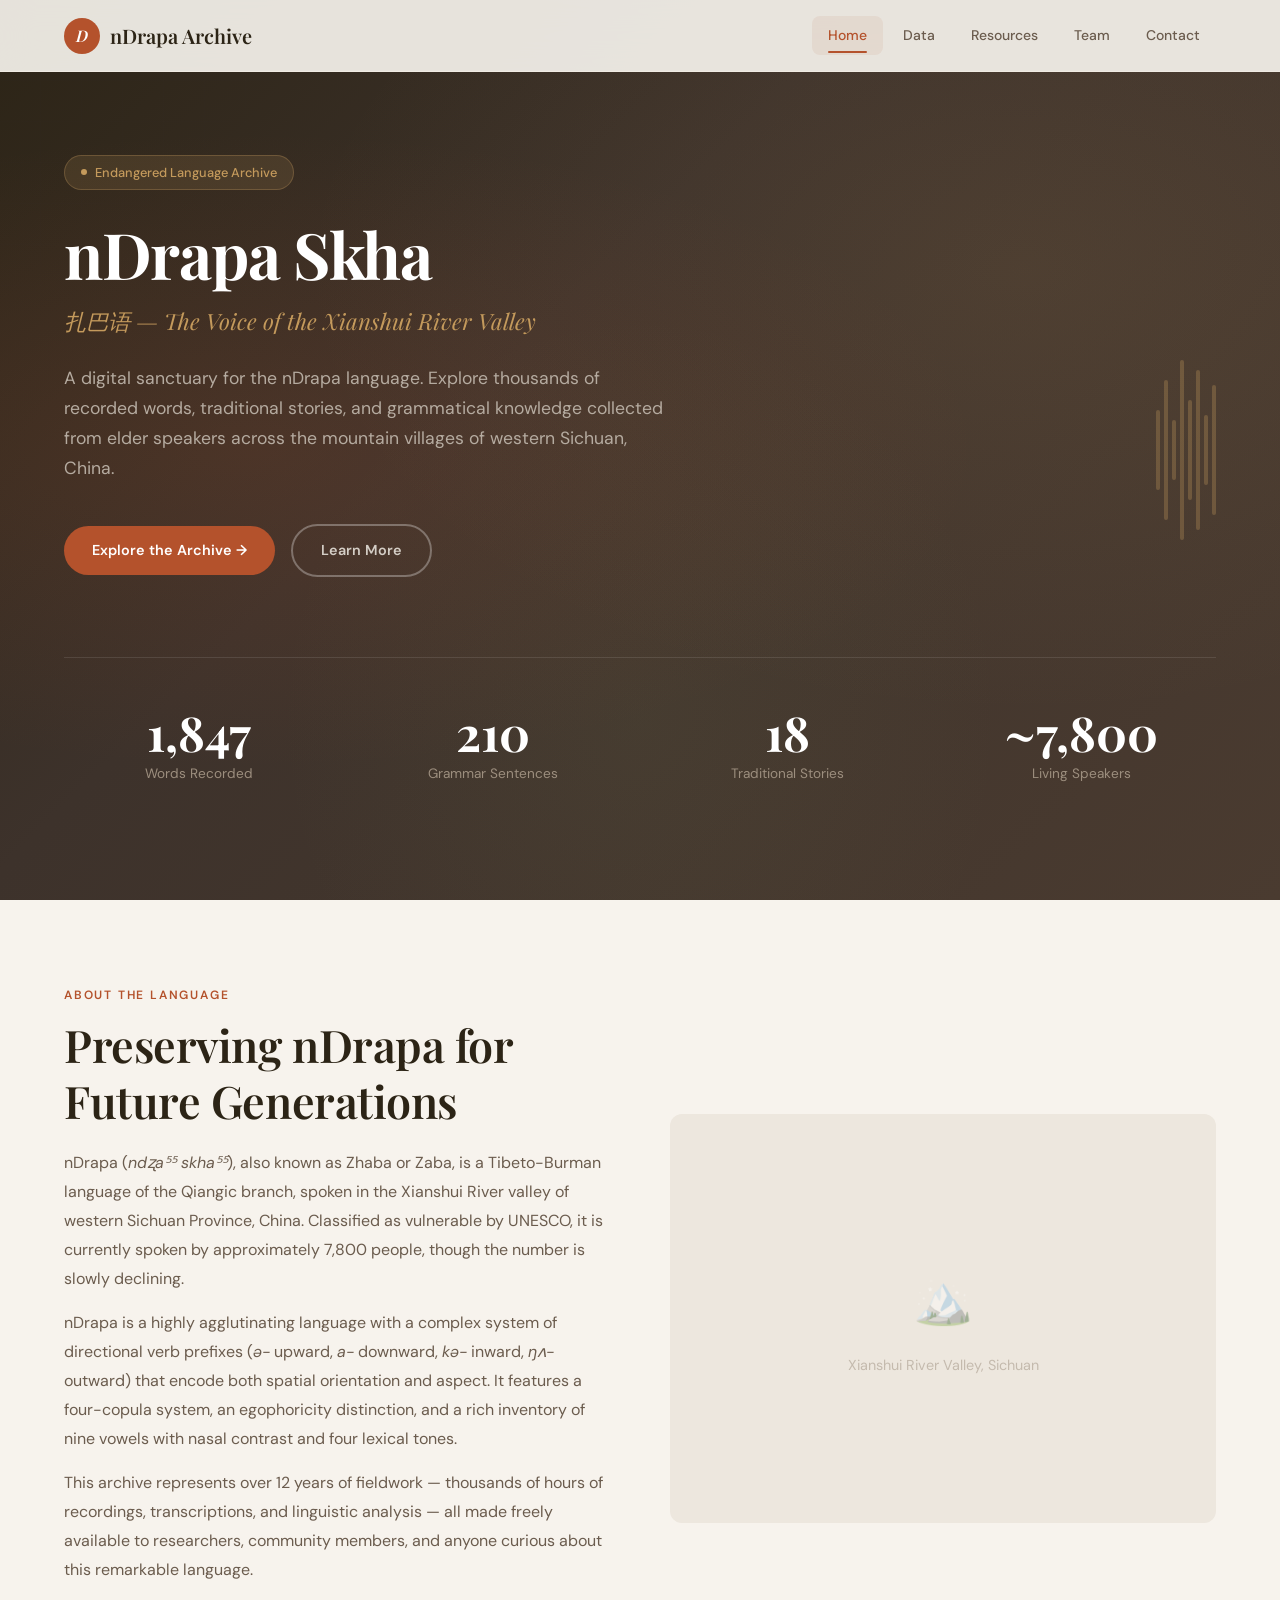
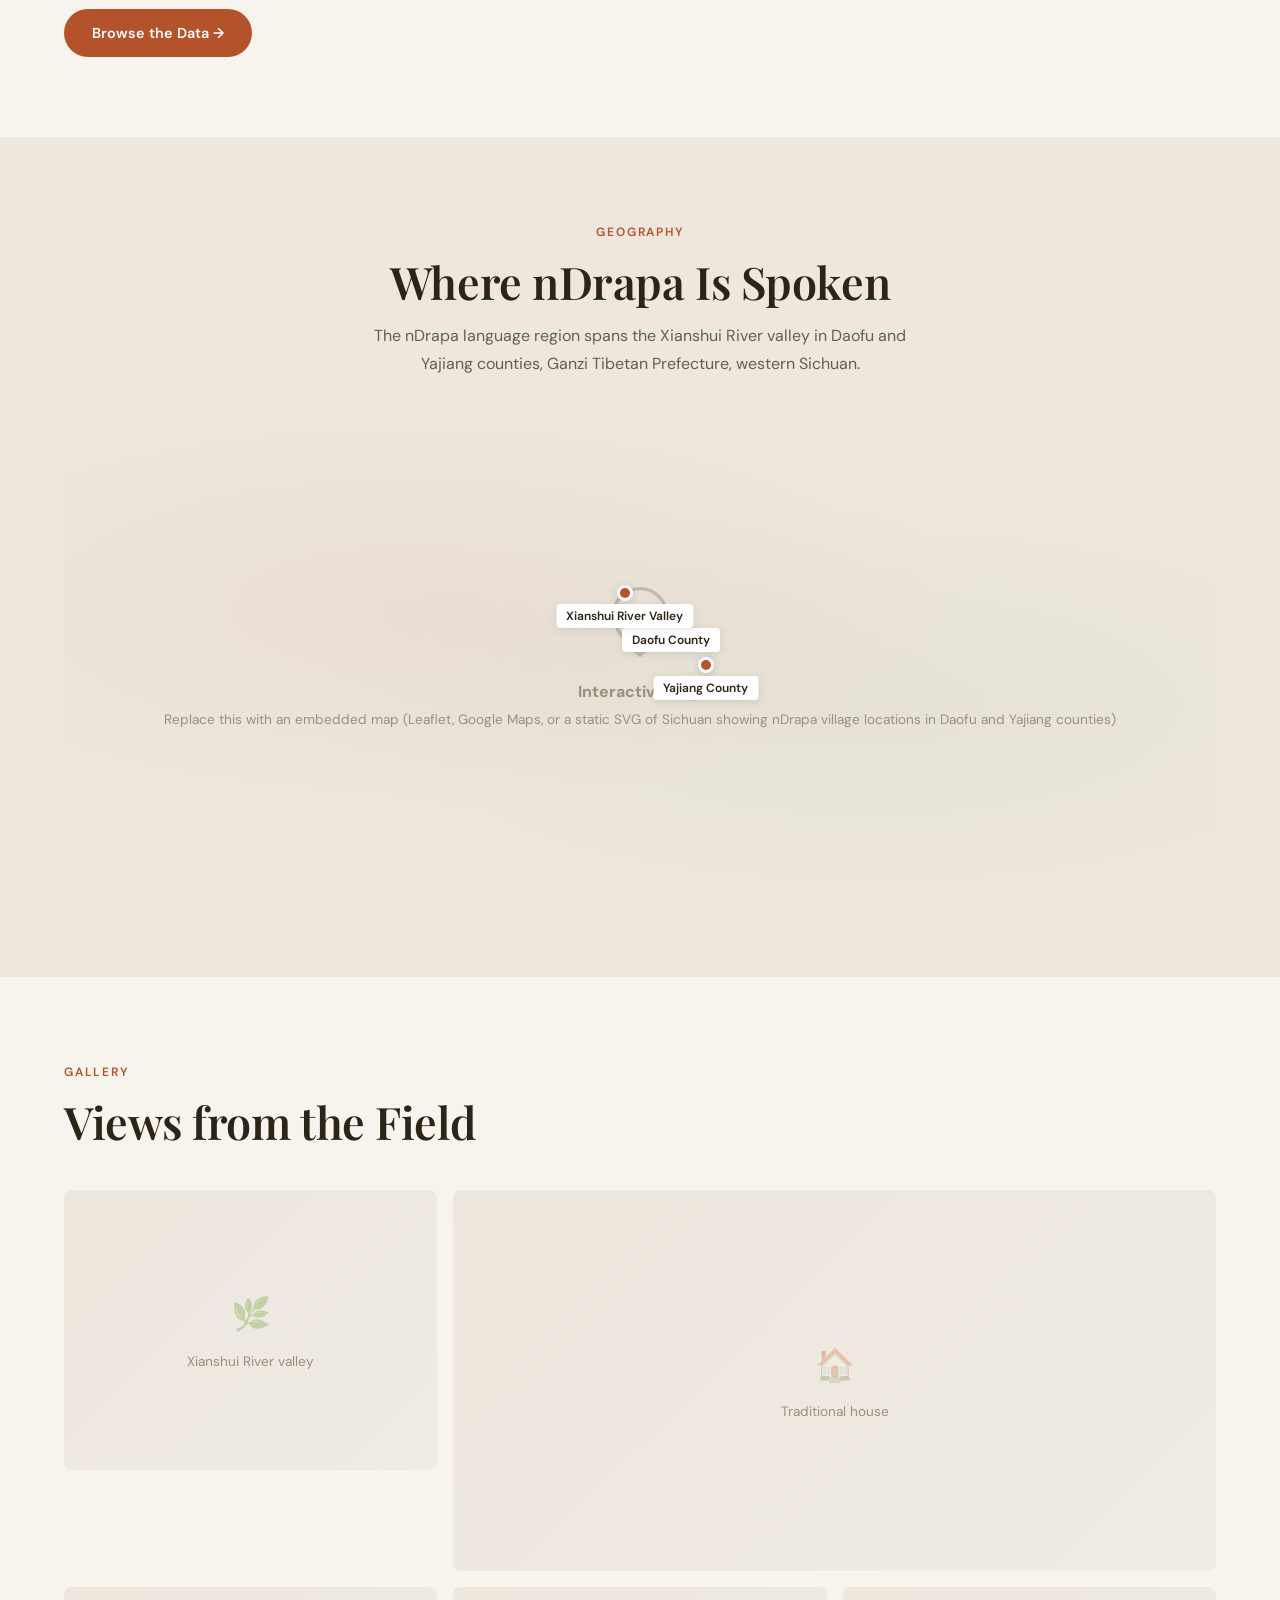
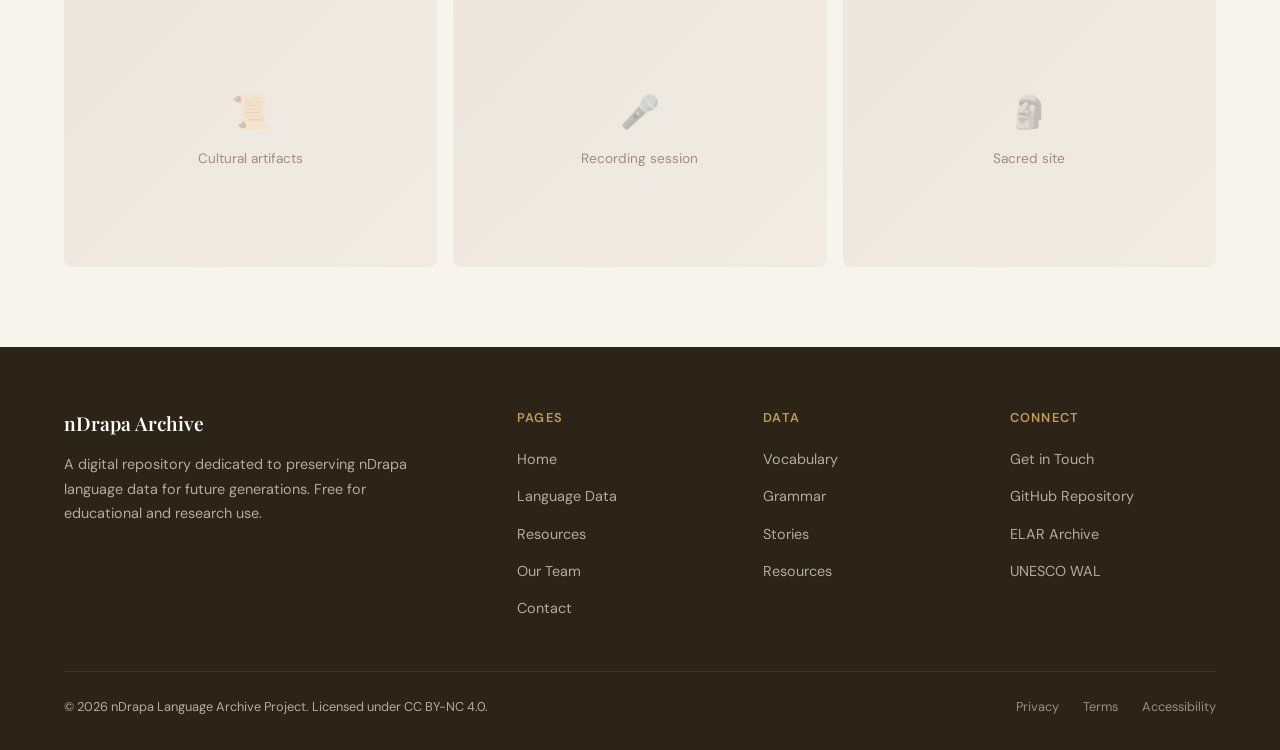
==== commit 2427a29a: "Add files via upload" ====
--- a/index.html
+++ b/index.html
@@ -3,10 +3,10 @@
 <head>
   <meta charset="UTF-8" />
   <meta name="viewport" content="width=device-width, initial-scale=1.0" />
-  <title>nDrapa Language Archive — Preserving the Voice of nDrapa people</title>
-  <meta name="description" content="A digital archive dedicated to documenting, preserving, and revitalizing the nDrapa language — one of China's indigenous languages." />
+  <title>nDrapa Language Archive — Preserving the Voice of Sichuan</title>
+  <meta name="description" content="A digital archive dedicated to documenting, preserving, and revitalizing the nDrapa (Zhaba) language — a Tibeto-Burman language of western Sichuan, China." />
   <link rel="stylesheet" href="css/style.css" />
-  <link rel="icon" type="image/svg+xml" href="data:image/svg+xml,%3Csvg xmlns='http://www.w3.org/2000/svg' viewBox='0 0 36 36'%3E%3Ccircle cx='18' cy='18' r='18' fill='%23B4522C'/%3E%3Ctext x='18' y='24' text-anchor='middle' fill='white' font-size='18' font-family='serif' font-style='italic'%3EA%3C/text%3E%3C/svg%3E" />
+  <link rel="icon" type="image/svg+xml" href="data:image/svg+xml,%3Csvg xmlns='http://www.w3.org/2000/svg' viewBox='0 0 36 36'%3E%3Ccircle cx='18' cy='18' r='18' fill='%23B4522C'/%3E%3Ctext x='18' y='24' text-anchor='middle' fill='white' font-size='18' font-family='serif' font-style='italic'%3ED%3C/text%3E%3C/svg%3E" />
 </head>
 <body>
 
@@ -14,7 +14,7 @@
   <nav class="site-nav">
     <div class="nav-inner">
       <a href="index.html" class="nav-logo">
-        <span class="nav-logo-icon">A</span>
+        <span class="nav-logo-icon">D</span>
         <span>nDrapa Archive</span>
       </a>
 
@@ -55,13 +55,14 @@
           Endangered Language Archive
         </div>
 
-        <h1>Ainu&nbsp;Itak</h1>
-        <p class="hero-subtitle">アイヌ・イタㇰ — The Voice of Hokkaido</p>
+        <h1>nDrapa&nbsp;Skha</h1>
+        <p class="hero-subtitle">扎巴语 — The Voice of the Xianshui River Valley</p>
 
         <p class="hero-description">
           A digital sanctuary for the nDrapa language. Explore thousands of
           recorded words, traditional stories, and grammatical knowledge
-          collected from nDrapa speakers in Western Sichuan, China.
+          collected from elder speakers across the mountain villages of
+          western Sichuan, China.
         </p>
 
         <div class="hero-actions">
@@ -75,19 +76,19 @@
 
         <div class="hero-stats">
           <div class="hero-stat">
-            <div class="hero-stat-number" data-count="1,284">1,284</div>
+            <div class="hero-stat-number" data-count="1,847">1,847</div>
             <div class="hero-stat-label">Words Recorded</div>
           </div>
           <div class="hero-stat">
-            <div class="hero-stat-number" data-count="156">156</div>
+            <div class="hero-stat-number" data-count="210">210</div>
             <div class="hero-stat-label">Grammar Sentences</div>
           </div>
           <div class="hero-stat">
-            <div class="hero-stat-number" data-count="23">23</div>
+            <div class="hero-stat-number" data-count="18">18</div>
             <div class="hero-stat-label">Traditional Stories</div>
           </div>
           <div class="hero-stat">
-            <div class="hero-stat-number" data-count="~15">~15</div>
+            <div class="hero-stat-number" data-count="~7,800">~7,800</div>
             <div class="hero-stat-label">Living Speakers</div>
           </div>
         </div>
@@ -101,19 +102,24 @@
       <div class="about-grid">
         <div class="about-text fade-in">
           <span class="section-label">About the Language</span>
-          <h2>Preserving Ainu for Future Generations</h2>
+          <h2>Preserving nDrapa for Future Generations</h2>
           <p>
-            Zhaba, also known as Bazi, Bozi, Draba, nDrapa, Zaba, Zha (Chinese: 扎坝语 or 扎巴语), is a Qiangic language of Sichuan, China spoken by about 8,000 people in Daofu County and Yajiang County. The Zhaba, who are officially classified by the Chinese government as ethnic Tibetan people, refer to themselves as [ndʐa55 pɪ31] and to the Zhaba language as [ndʐa35 ʂka55]. Neighboring Khams Tibetan speakers refer to the Zhaba people as [ndʐa55 pa55]. Zhaba speakers live primarily in the Xianshui River 鲜水河 valley.
-            Classified as critically endangered by UNESCO, it is currently spoken
-            by around 8,000 people.
+            nDrapa (<em>ndʐa⁵⁵ skha⁵⁵</em>), also known as Zhaba or Zaba, is a
+            Tibeto-Burman language of the Qiangic branch, spoken in the
+            Xianshui River valley of western Sichuan Province, China. Classified
+            as vulnerable by UNESCO, it is currently spoken by approximately
+            7,800 people, though the number is slowly declining.
           </p>
           <p>
-            nDrapa features evidentiality, classifiers, definite markers, a rich
-            system of noun incorporation, and a
-            complex system of verbal prefixes.
+            nDrapa is a highly agglutinating language with a complex system of
+            directional verb prefixes (<em>ə-</em> upward, <em>a-</em> downward,
+            <em>kə-</em> inward, <em>ŋʌ-</em> outward) that encode both spatial
+            orientation and aspect. It features a four-copula system, an
+            egophoricity distinction, and a rich inventory of nine vowels
+            with nasal contrast and four lexical tones.
           </p>
           <p>
-            This archive represents years of fieldwork — hundreds of
+            This archive represents over 12 years of fieldwork — thousands of
             hours of recordings, transcriptions, and linguistic analysis —
             all made freely available to researchers, community members, and
             anyone curious about this remarkable language.
@@ -125,7 +131,7 @@
         <div class="about-image fade-in fade-in-delay-2">
           <div class="about-image-placeholder">
             <div class="placeholder-icon">🏔️</div>
-            <div class="placeholder-label">nDrapa region</div>
+            <div class="placeholder-label">Xianshui River Valley, Sichuan</div>
           </div>
         </div>
       </div>
@@ -137,9 +143,10 @@
     <div class="container">
       <div class="fade-in" style="text-align: center; margin-bottom: 40px;">
         <span class="section-label">Geography</span>
-        <h2>Where nDrapa Is / Was Spoken</h2>
+        <h2>Where nDrapa Is Spoken</h2>
         <p style="color: var(--color-text-secondary); max-width: 560px; margin: 12px auto 0;">
-          The nDrapa language region spans Yajiang and Daofu county, in western Sichuan, China.
+          The nDrapa language region spans the Xianshui River valley in Daofu
+          and Yajiang counties, Ganzi Tibetan Prefecture, western Sichuan.
         </p>
       </div>
 
@@ -150,13 +157,12 @@
             <path d="M12 2a8 8 0 0 0-8 8c0 5.4 8 12 8 12s8-6.6 8-12a8 8 0 0 0-8-8z"/>
           </svg>
           <p><strong>Interactive Map</strong><br/>
-          <span style="font-size: 0.85rem;">Replace this with an embedded map (Leaflet, Google Maps, or a static SVG of Hokkaido showing Ainu place names and community locations)</span></p>
+          <span style="font-size: 0.85rem;">Replace this with an embedded map (Leaflet, Google Maps, or a static SVG of Sichuan showing nDrapa village locations in Daofu and Yajiang counties)</span></p>
 
           <!-- Simulated map pins -->
-          <div class="map-pin" style="top: 45%; left: 55%;" data-label="Nibutani, Biratori"></div>
-          <div class="map-pin" style="top: 35%; left: 48%;" data-label="Sapporo"></div>
-          <div class="map-pin" style="top: 30%; left: 60%;" data-label="Abashiri"></div>
-          <div class="map-pin" style="top: 55%; left: 52%;" data-label="Shiraoi"></div>
+          <div class="map-pin" style="top: 40%; left: 52%;" data-label="Daofu County"></div>
+          <div class="map-pin" style="top: 50%; left: 55%;" data-label="Yajiang County"></div>
+          <div class="map-pin" style="top: 35%; left: 48%;" data-label="Xianshui River Valley"></div>
         </div>
       </div>
     </div>
@@ -174,23 +180,23 @@
         <div class="gallery-item fade-in fade-in-delay-1">
           <div class="gallery-placeholder">
             <span class="icon">🌿</span>
-            <span>Hokkaido landscape</span>
-          </div>
-          <div class="gallery-overlay"><span>Sarugawa Valley, Biratori</span></div>
+            <span>Xianshui River valley</span>
+          </div>
+          <div class="gallery-overlay"><span>Xianshui River, Ganzi Prefecture</span></div>
         </div>
         <div class="gallery-item fade-in fade-in-delay-2">
           <div class="gallery-placeholder">
             <span class="icon">🏠</span>
             <span>Traditional house</span>
           </div>
-          <div class="gallery-overlay"><span>Traditional cise (house) reconstruction</span></div>
+          <div class="gallery-overlay"><span>Traditional Tibetan-style stone house</span></div>
         </div>
         <div class="gallery-item fade-in fade-in-delay-2">
           <div class="gallery-placeholder">
             <span class="icon">📜</span>
             <span>Cultural artifacts</span>
           </div>
-          <div class="gallery-overlay"><span>Embroidered Ainu textiles</span></div>
+          <div class="gallery-overlay"><span>nDrapa weaving and textiles</span></div>
         </div>
         <div class="gallery-item fade-in fade-in-delay-3">
           <div class="gallery-placeholder">
@@ -202,9 +208,9 @@
         <div class="gallery-item fade-in fade-in-delay-3">
           <div class="gallery-placeholder">
             <span class="icon">🗿</span>
-            <span>Archaeological site</span>
-          </div>
-          <div class="gallery-overlay"><span>Ainu kotan (village) site marker</span></div>
+            <span>Sacred site</span>
+          </div>
+          <div class="gallery-overlay"><span>Mountain shrine in Yajiang County</span></div>
         </div>
       </div>
     </div>
@@ -243,7 +249,7 @@
             <li><a href="contact.html">Get in Touch</a></li>
             <li><a href="#">GitHub Repository</a></li>
             <li><a href="#">ELAR Archive</a></li>
-            <li><a href="#">UNESCO</a></li>
+            <li><a href="#">UNESCO WAL</a></li>
           </ul>
         </div>
       </div>
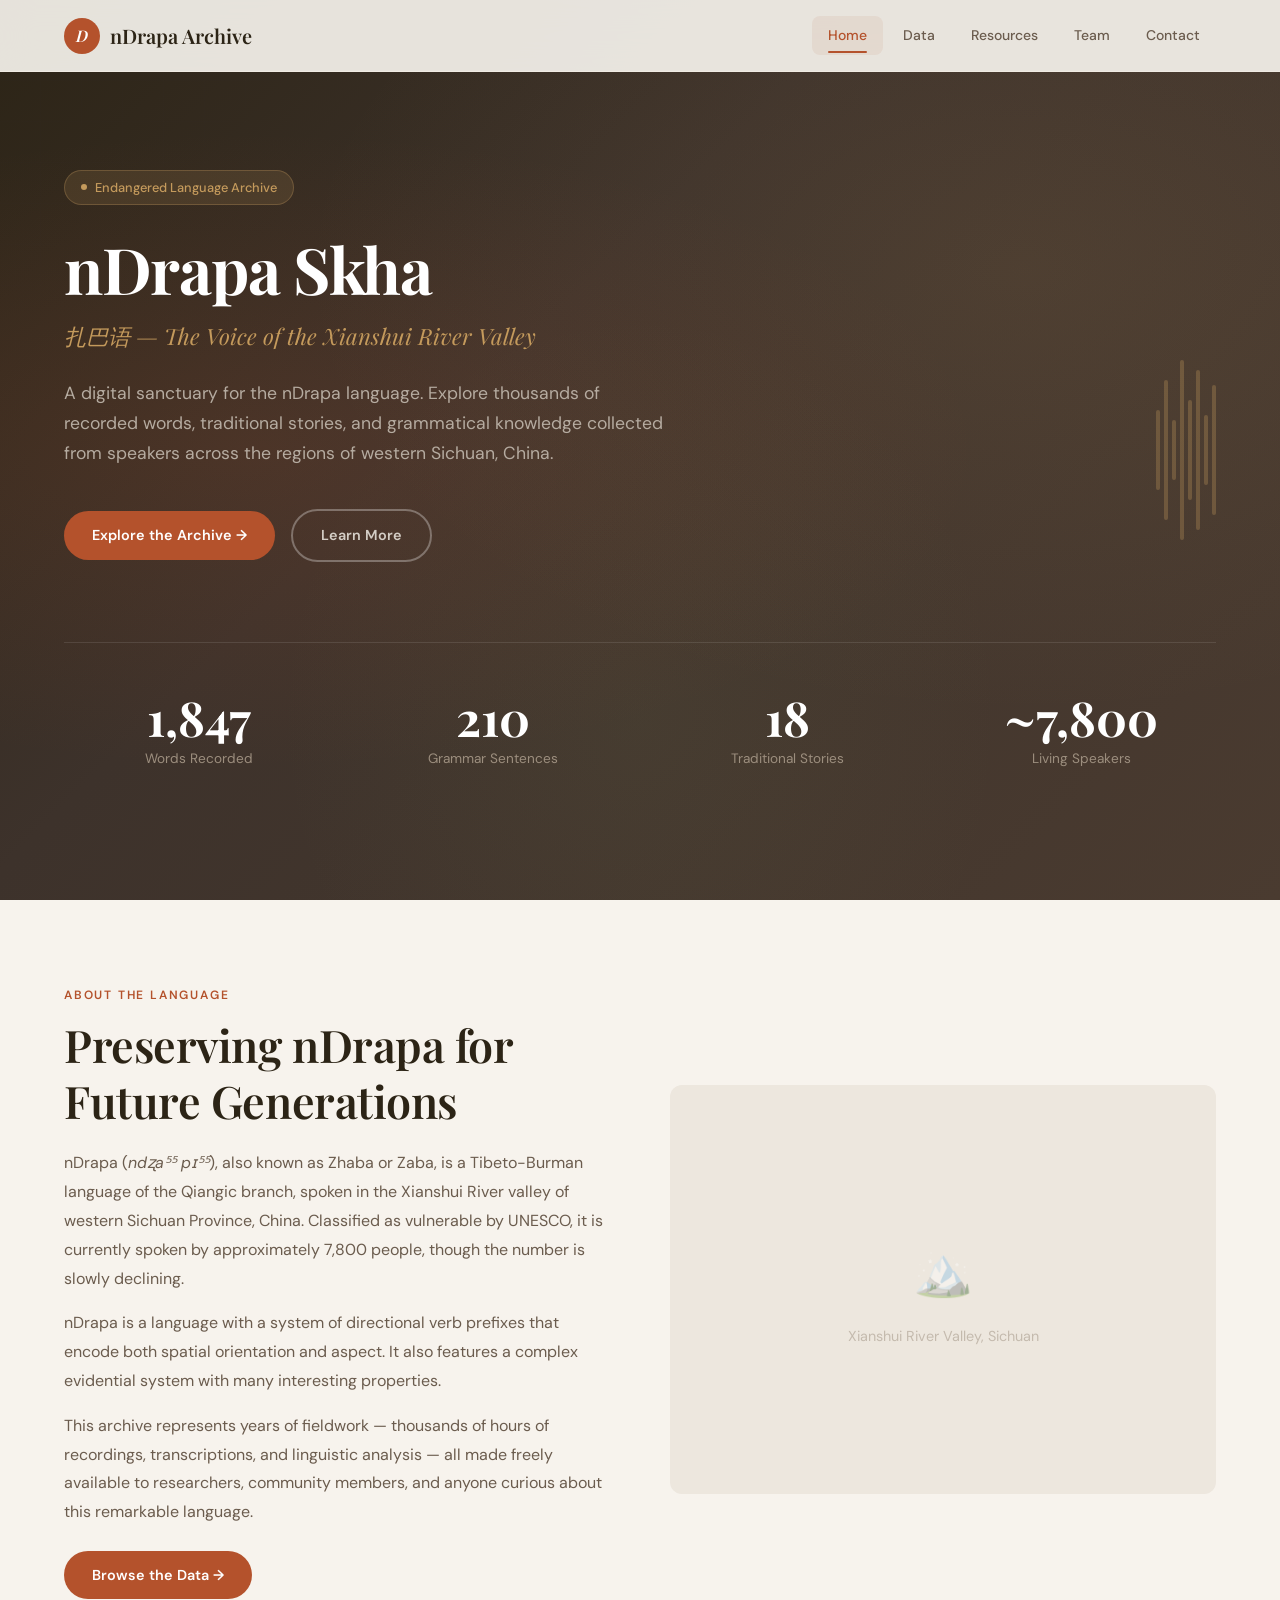
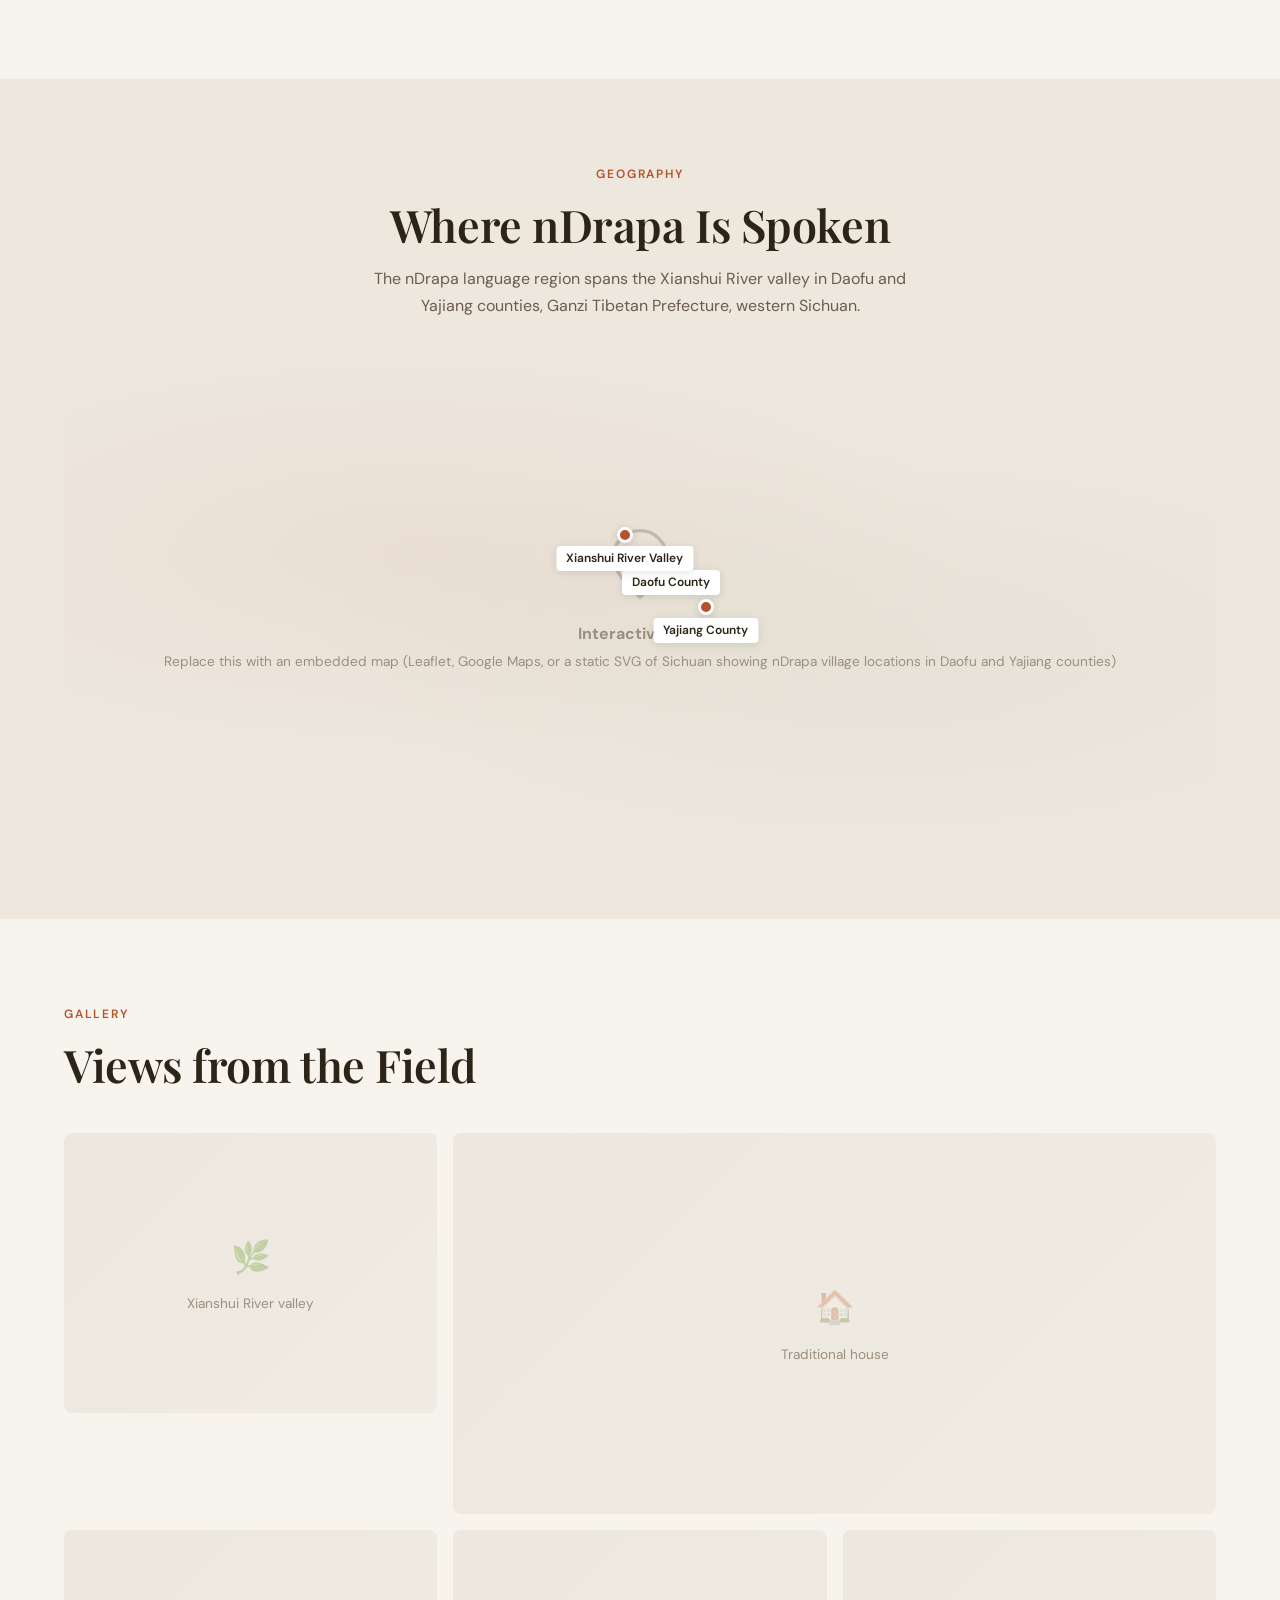
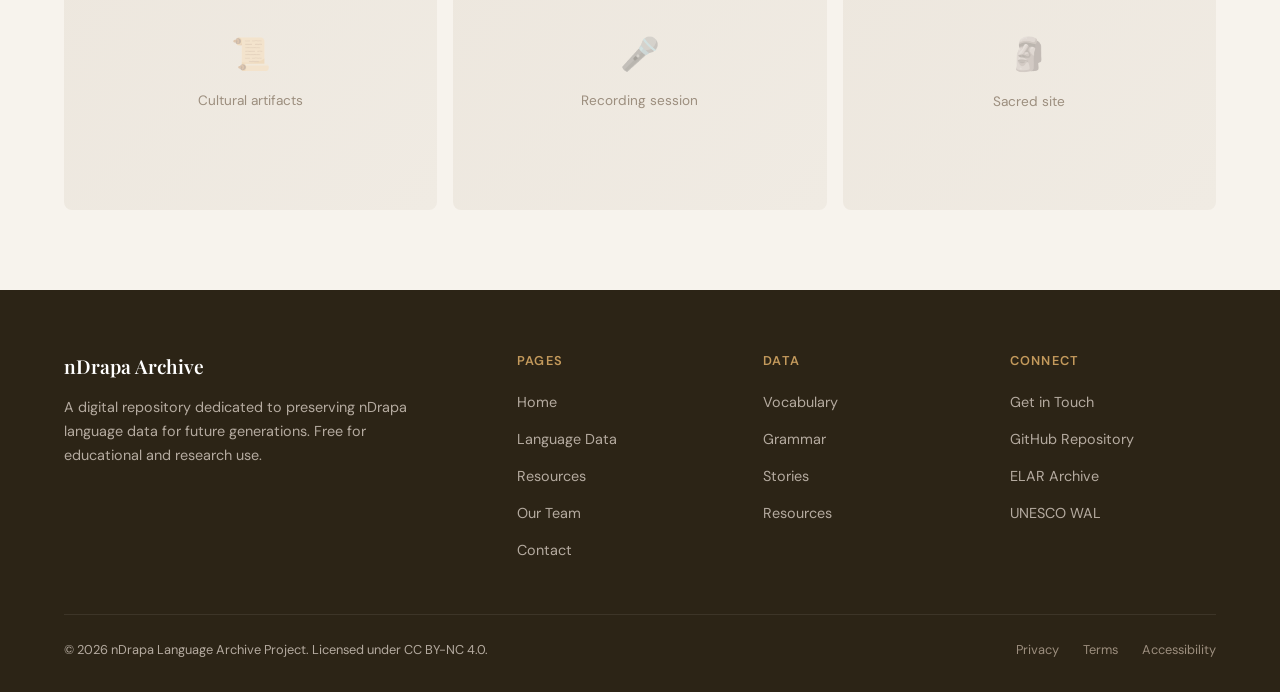
==== commit f8a8d790: "Update index.html" ====
--- a/index.html
+++ b/index.html
@@ -61,7 +61,7 @@
         <p class="hero-description">
           A digital sanctuary for the nDrapa language. Explore thousands of
           recorded words, traditional stories, and grammatical knowledge
-          collected from elder speakers across the mountain villages of
+          collected from speakers across the regions of
           western Sichuan, China.
         </p>
 
@@ -104,22 +104,19 @@
           <span class="section-label">About the Language</span>
           <h2>Preserving nDrapa for Future Generations</h2>
           <p>
-            nDrapa (<em>ndʐa⁵⁵ skha⁵⁵</em>), also known as Zhaba or Zaba, is a
+            nDrapa (<em>ndʐa⁵⁵ pɪ⁵⁵</em>), also known as Zhaba or Zaba, is a
             Tibeto-Burman language of the Qiangic branch, spoken in the
             Xianshui River valley of western Sichuan Province, China. Classified
             as vulnerable by UNESCO, it is currently spoken by approximately
             7,800 people, though the number is slowly declining.
           </p>
           <p>
-            nDrapa is a highly agglutinating language with a complex system of
-            directional verb prefixes (<em>ə-</em> upward, <em>a-</em> downward,
-            <em>kə-</em> inward, <em>ŋʌ-</em> outward) that encode both spatial
-            orientation and aspect. It features a four-copula system, an
-            egophoricity distinction, and a rich inventory of nine vowels
-            with nasal contrast and four lexical tones.
+            nDrapa is a language with a system of
+            directional verb prefixes that encode both spatial
+            orientation and aspect. It also features a complex evidential system with many interesting properties.
           </p>
           <p>
-            This archive represents over 12 years of fieldwork — thousands of
+            This archive represents years of fieldwork — thousands of
             hours of recordings, transcriptions, and linguistic analysis —
             all made freely available to researchers, community members, and
             anyone curious about this remarkable language.
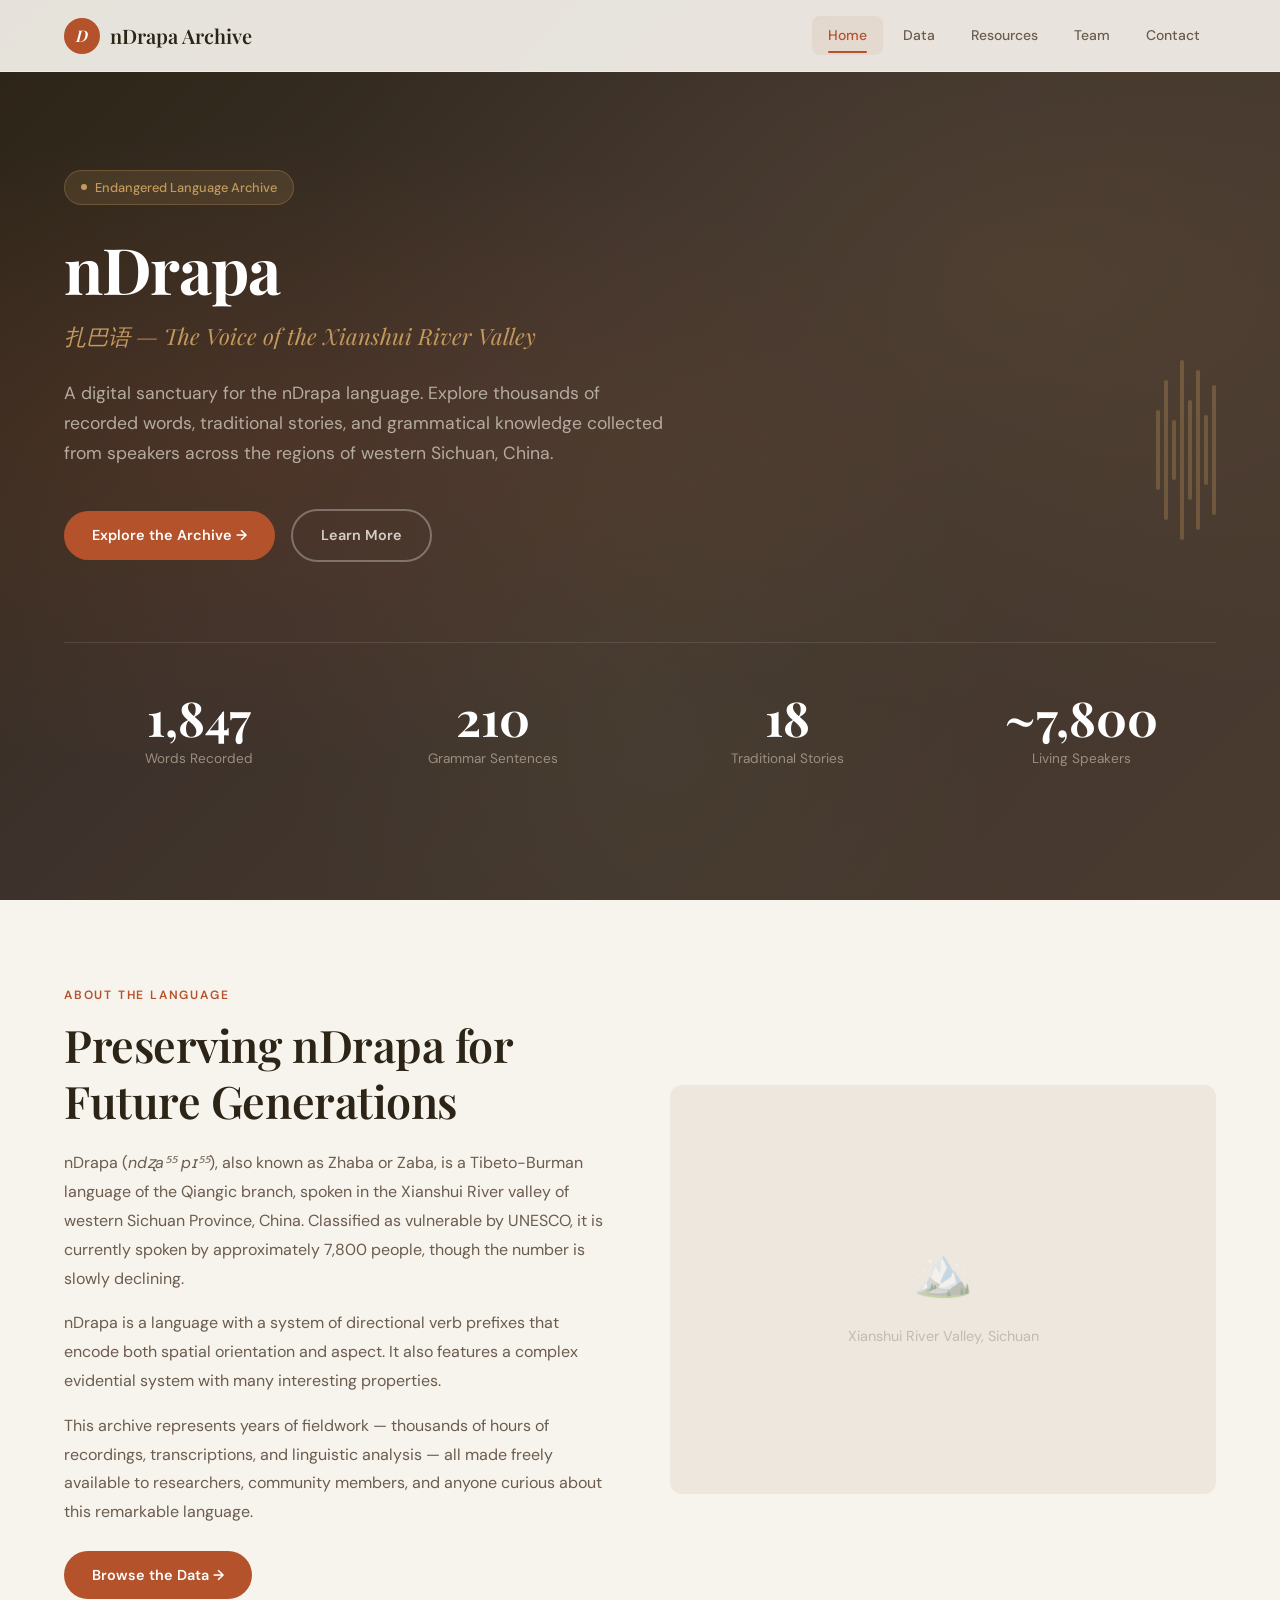
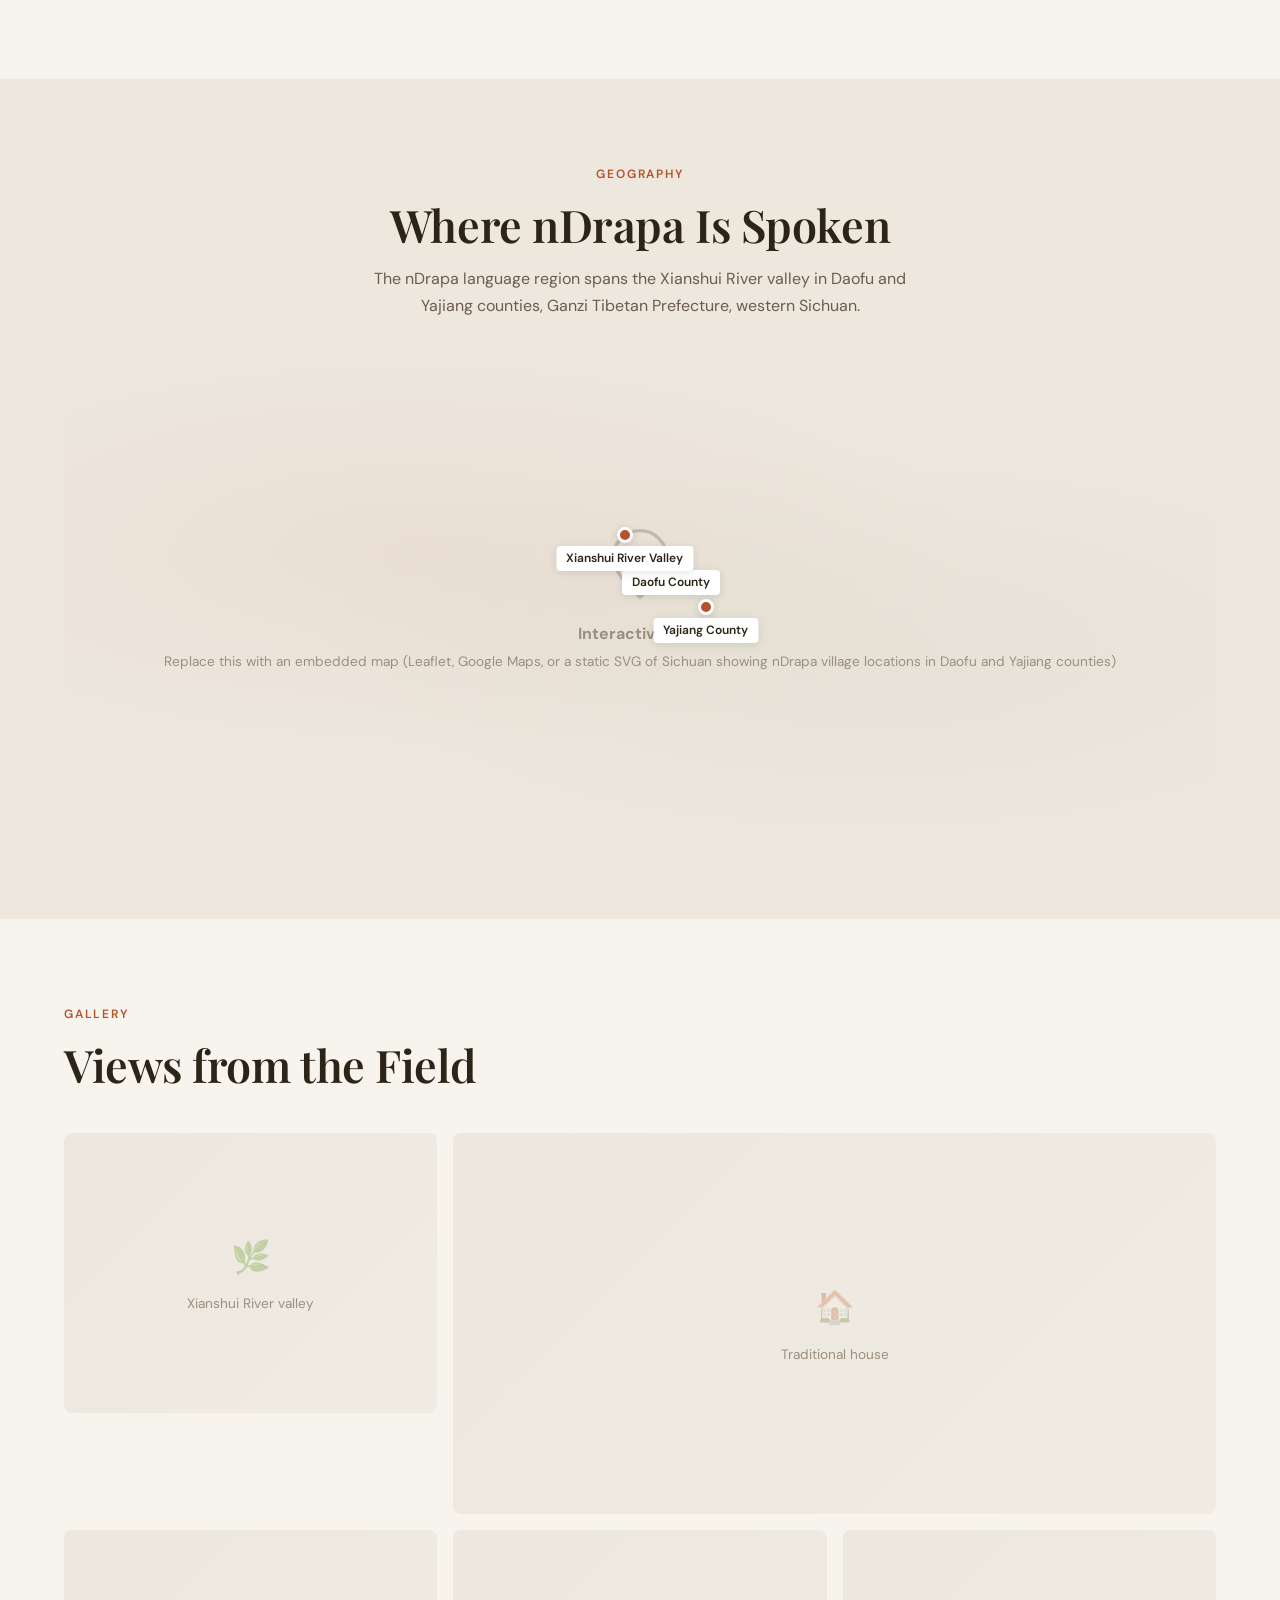
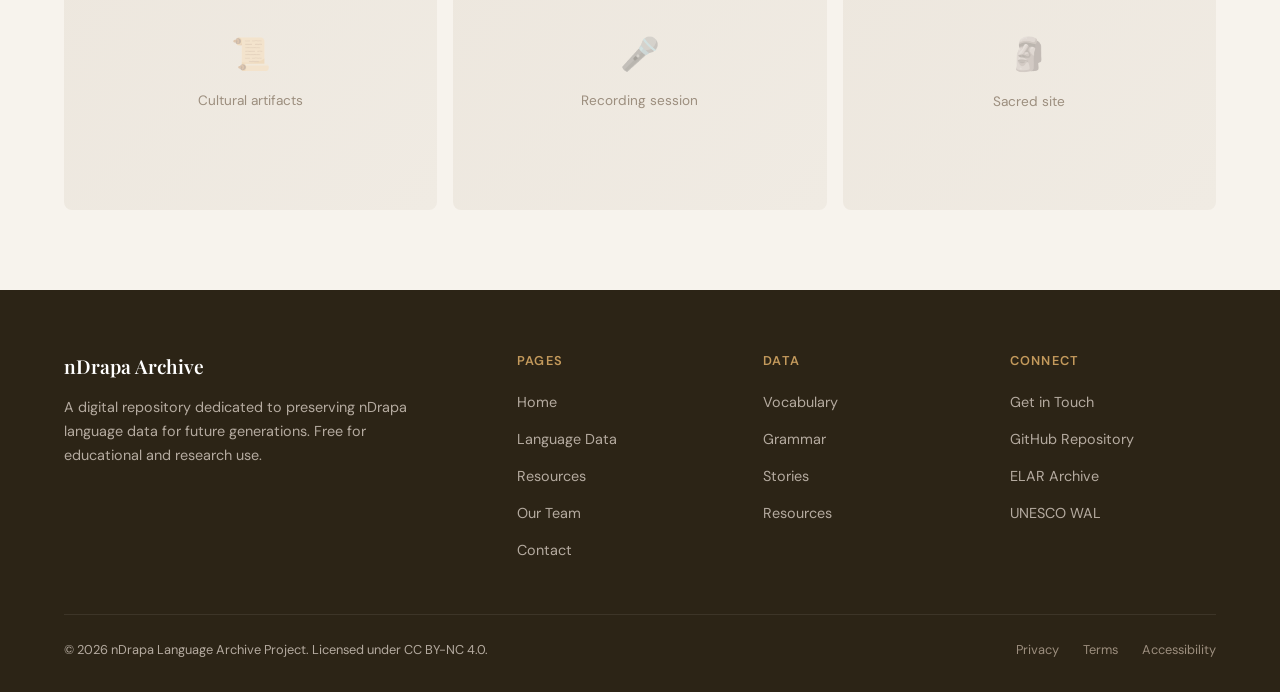
==== commit 634d4fac: "Update index.html" ====
--- a/index.html
+++ b/index.html
@@ -55,7 +55,7 @@
           Endangered Language Archive
         </div>
 
-        <h1>nDrapa&nbsp;Skha</h1>
+        <h1>nDrapa&nbsp</h1>
         <p class="hero-subtitle">扎巴语 — The Voice of the Xianshui River Valley</p>
 
         <p class="hero-description">
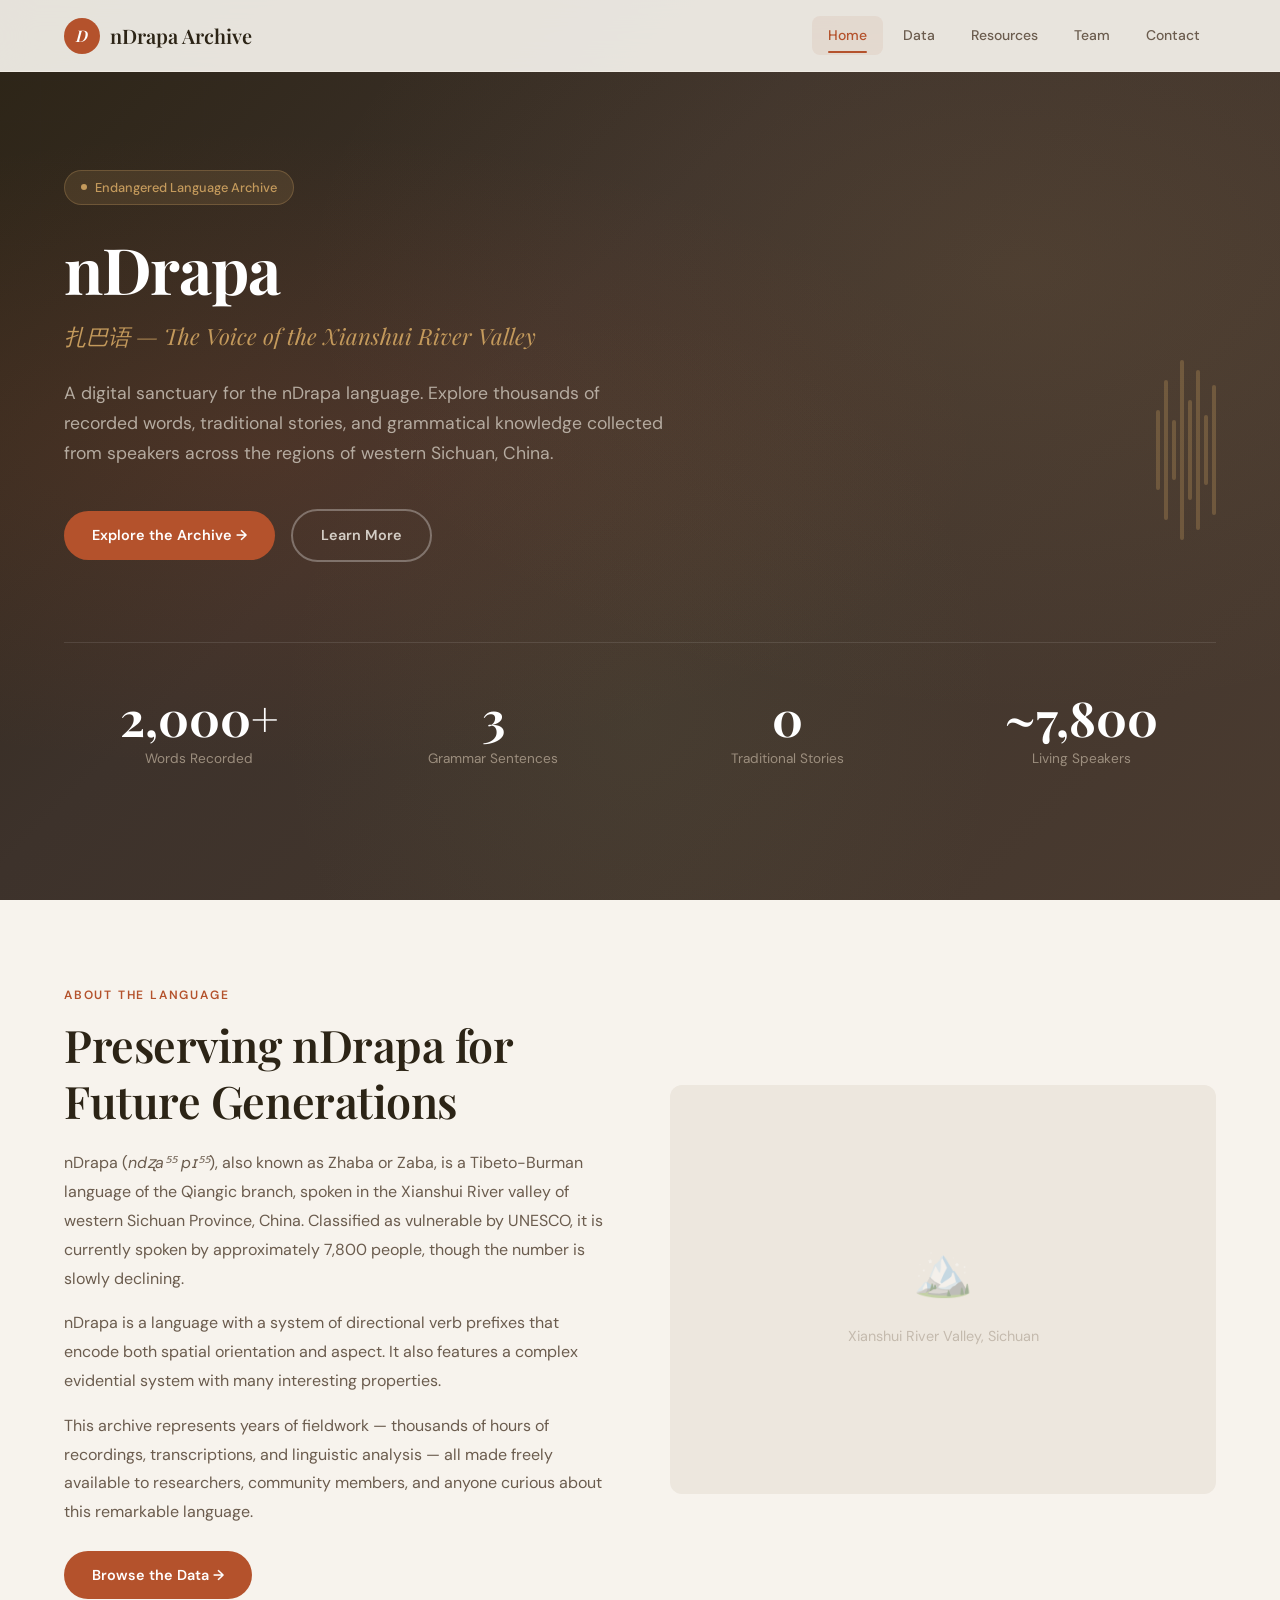
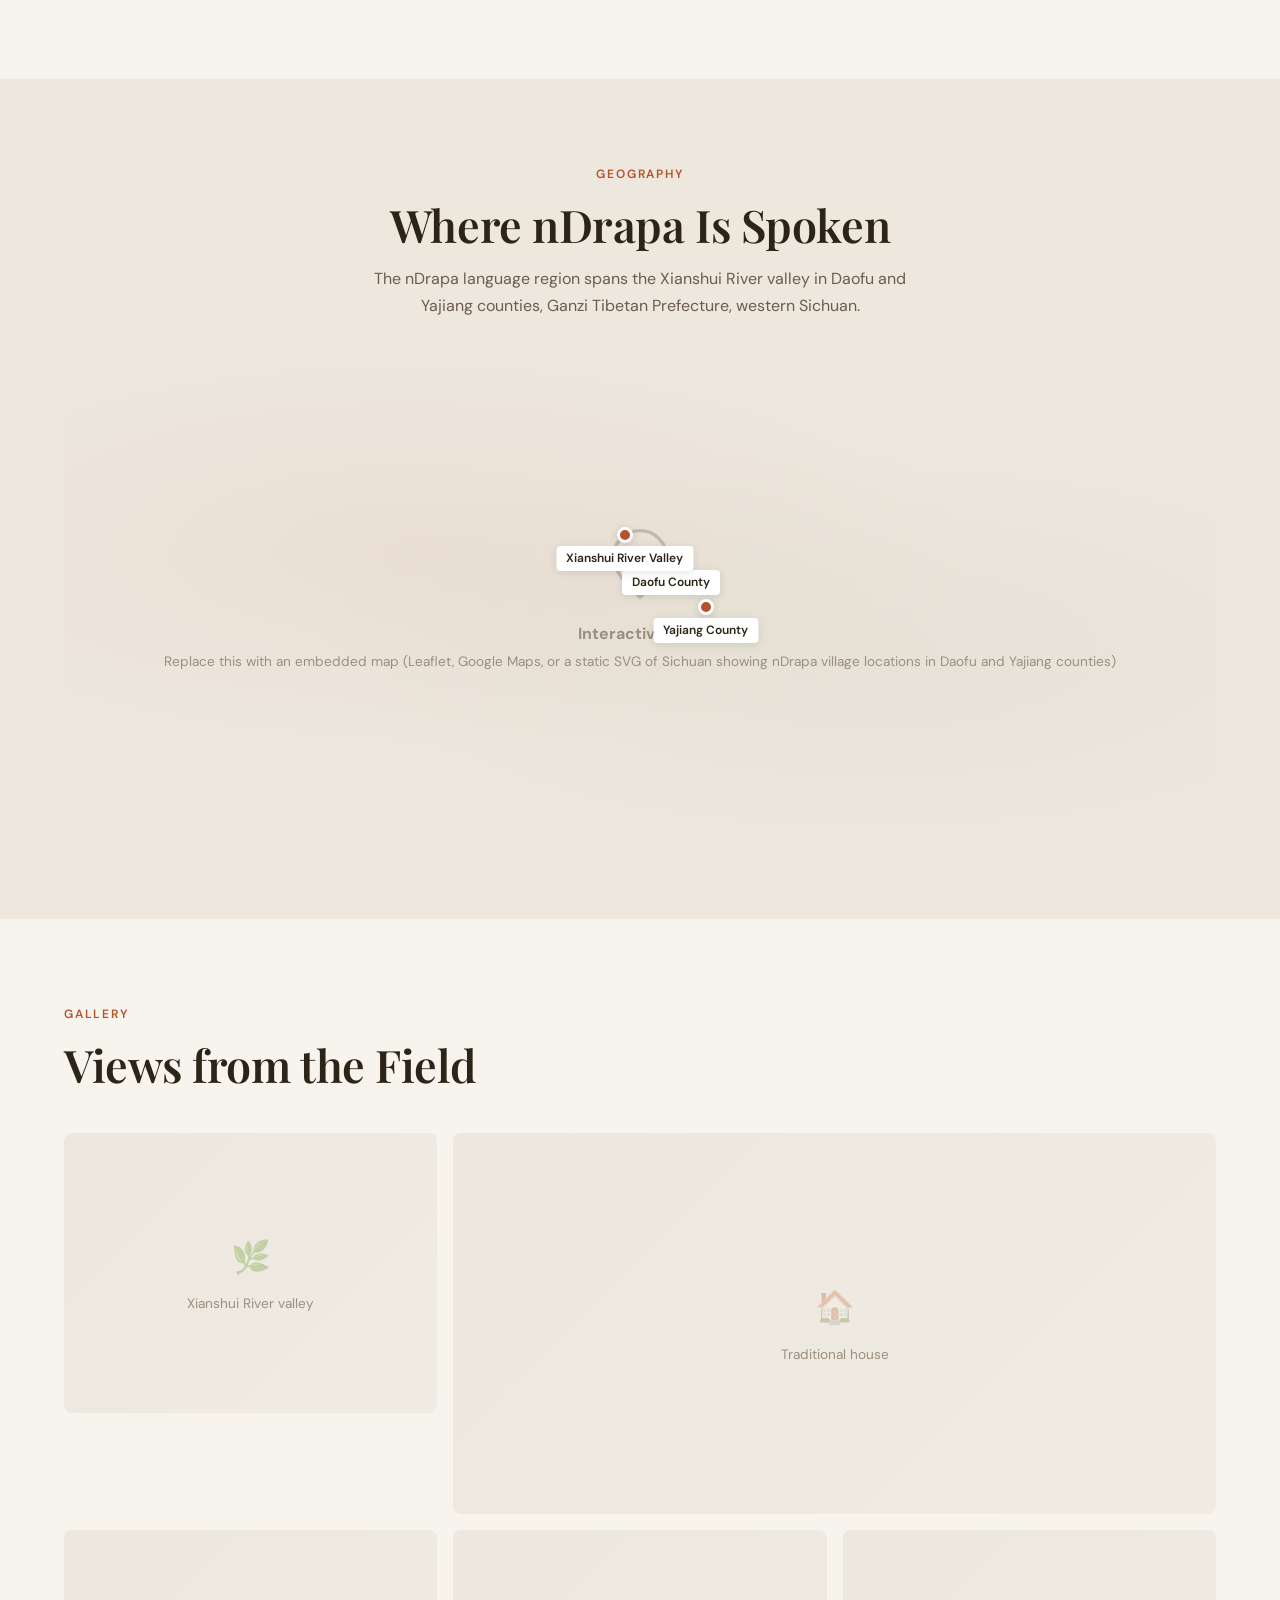
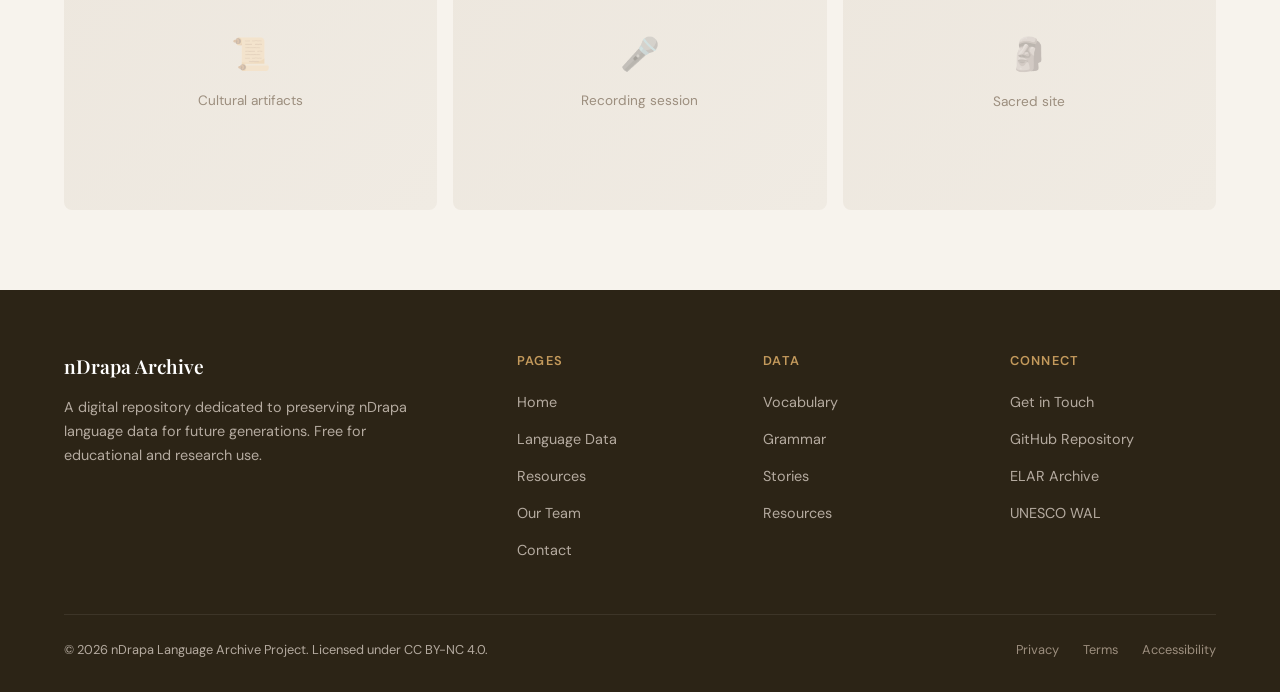
==== commit 38edb904: "Update index.html" ====
--- a/index.html
+++ b/index.html
@@ -76,15 +76,15 @@
 
         <div class="hero-stats">
           <div class="hero-stat">
-            <div class="hero-stat-number" data-count="1,847">1,847</div>
+            <div class="hero-stat-number" data-count="2,000+">2,000+</div>
             <div class="hero-stat-label">Words Recorded</div>
           </div>
           <div class="hero-stat">
-            <div class="hero-stat-number" data-count="210">210</div>
+            <div class="hero-stat-number" data-count="3">3</div>
             <div class="hero-stat-label">Grammar Sentences</div>
           </div>
           <div class="hero-stat">
-            <div class="hero-stat-number" data-count="18">18</div>
+            <div class="hero-stat-number" data-count="0">0</div>
             <div class="hero-stat-label">Traditional Stories</div>
           </div>
           <div class="hero-stat">
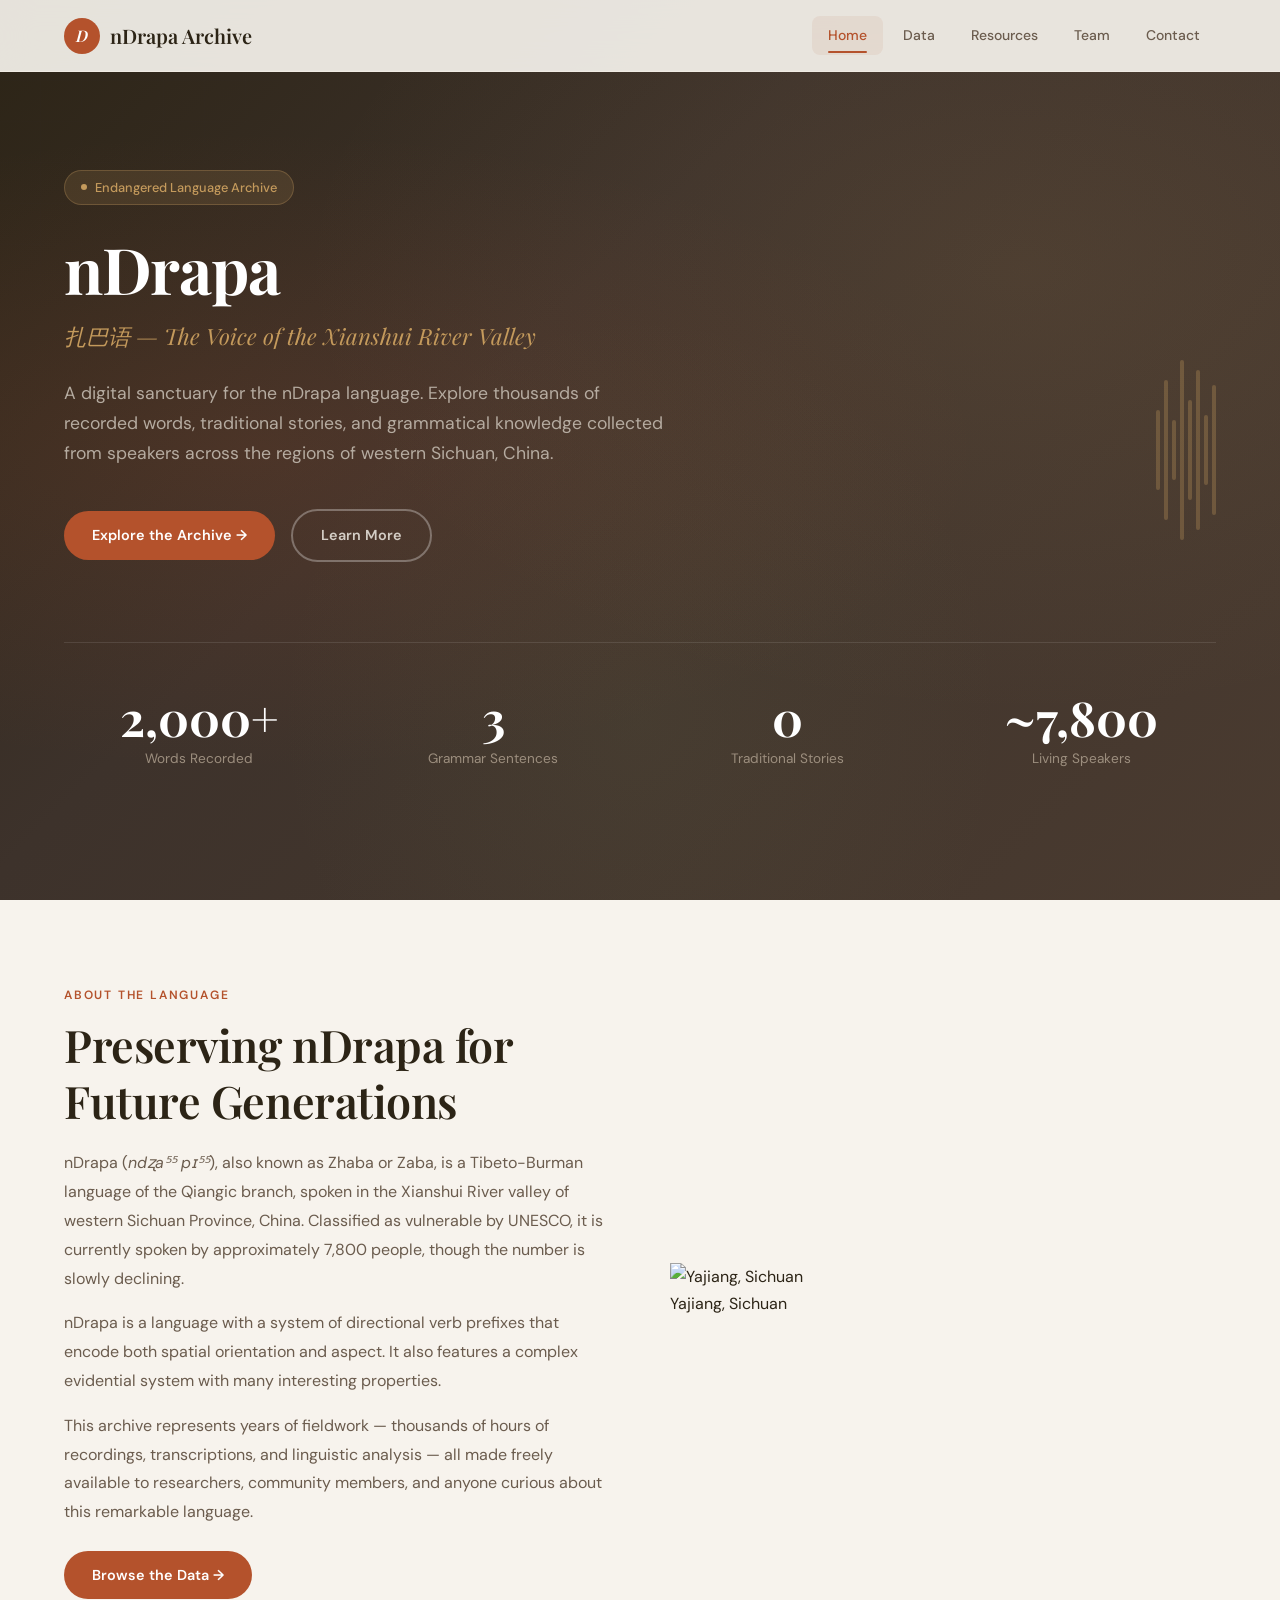
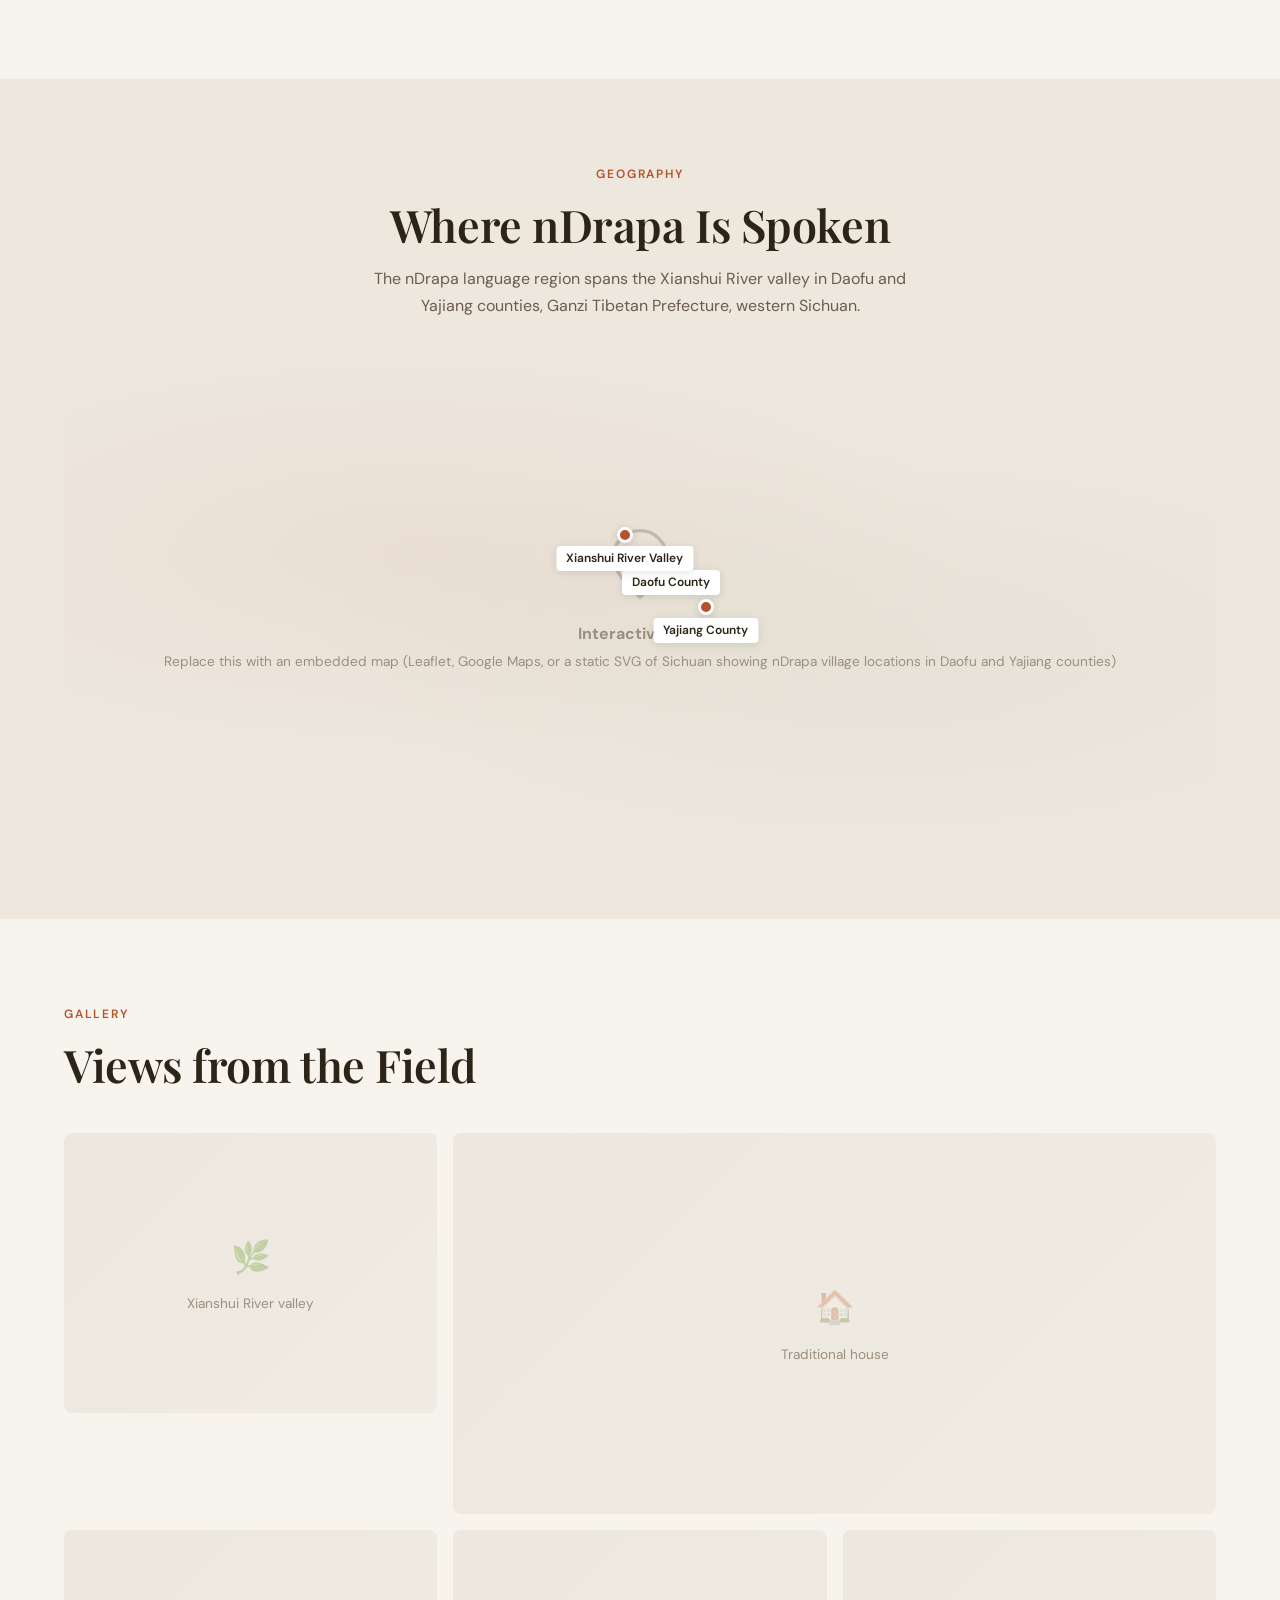
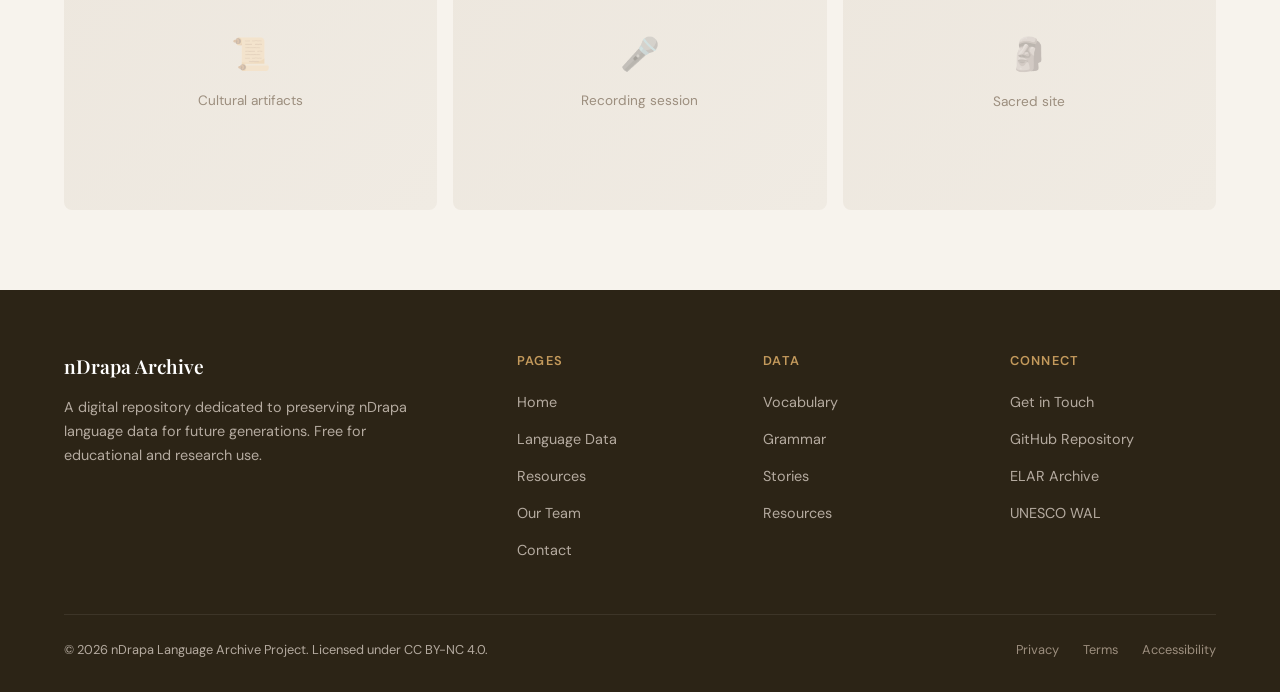
==== commit 705a4d57: "Update index.html" ====
--- a/index.html
+++ b/index.html
@@ -126,10 +126,10 @@
           </a>
         </div>
         <div class="about-image fade-in fade-in-delay-2">
-          <div class="about-image-placeholder">
-            <div class="placeholder-icon">🏔️</div>
-            <div class="placeholder-label">Xianshui River Valley, Sichuan</div>
-          </div>
+          <img src="Images/Yajiang.png"
+           alt="Yajiang, Sichuan"
+           class="about-image-img">
+            <div class="about-image-label">Yajiang, Sichuan</div>
         </div>
       </div>
     </div>
